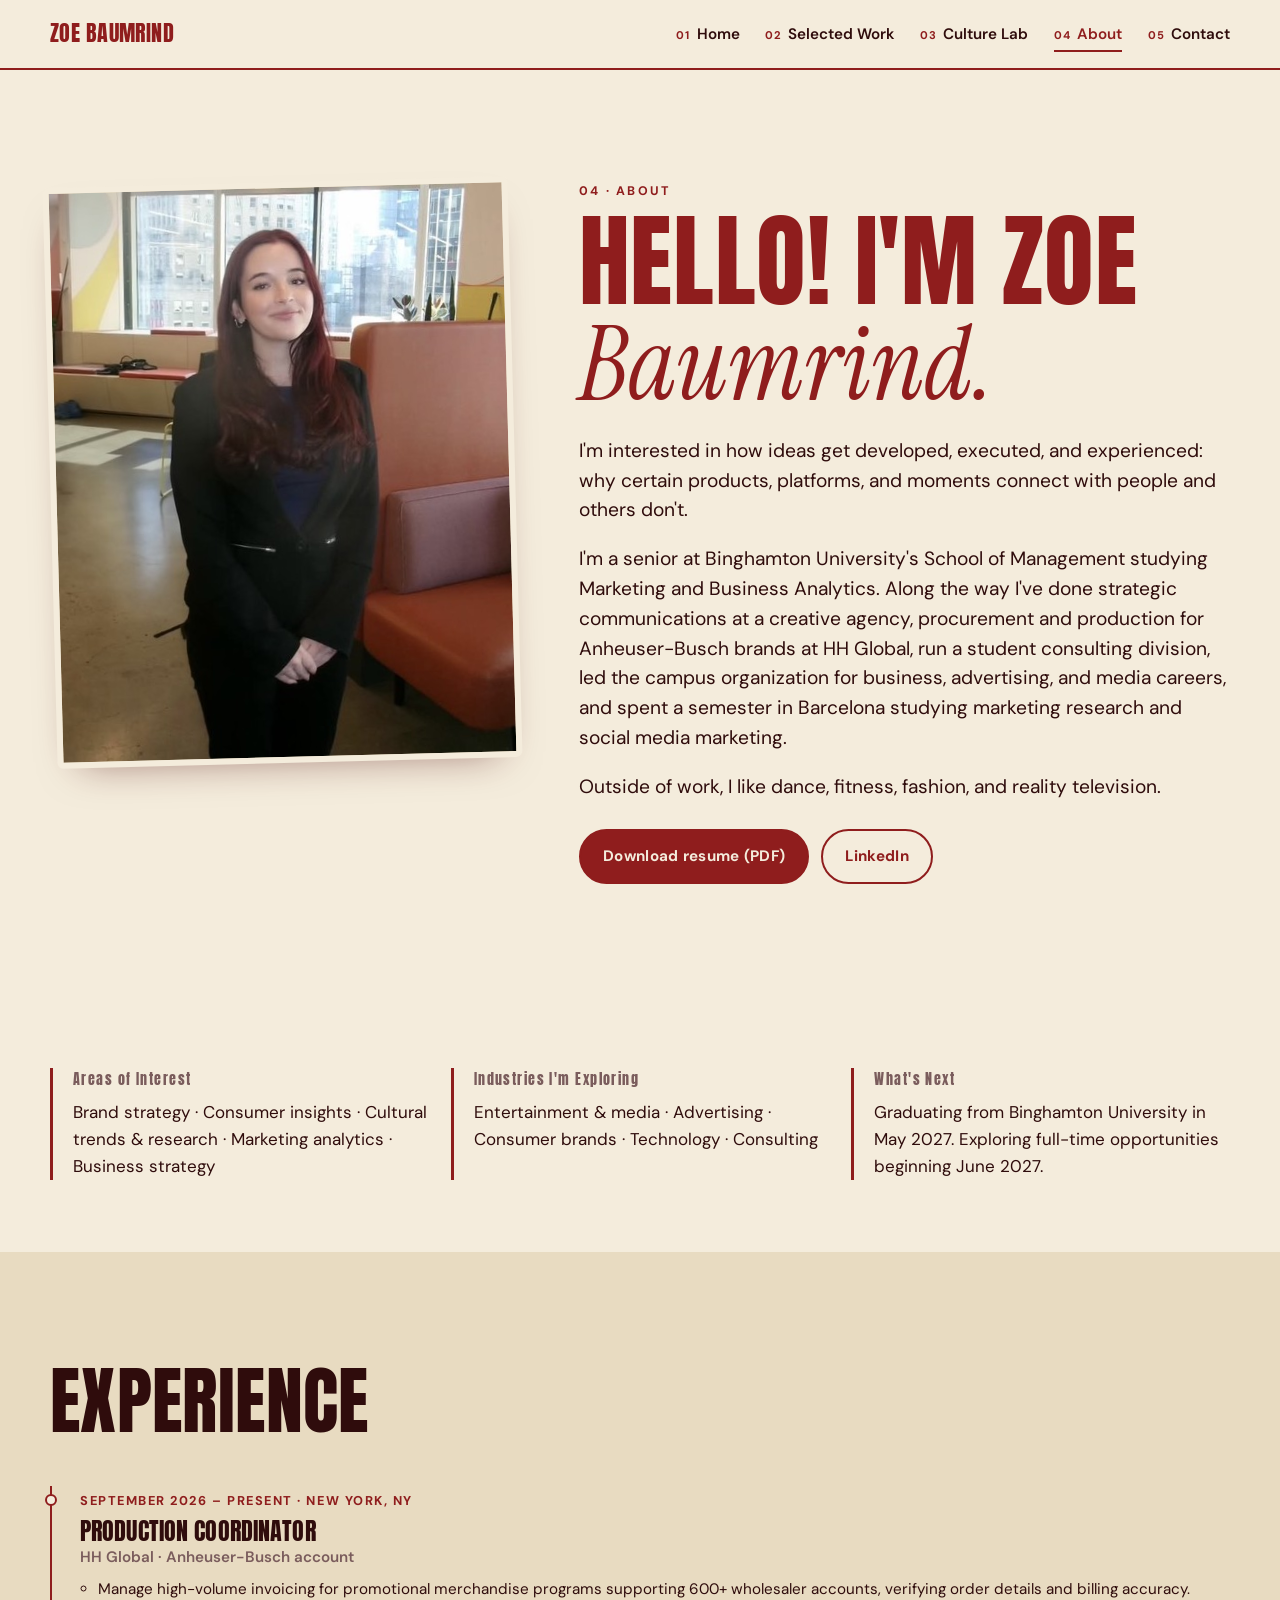
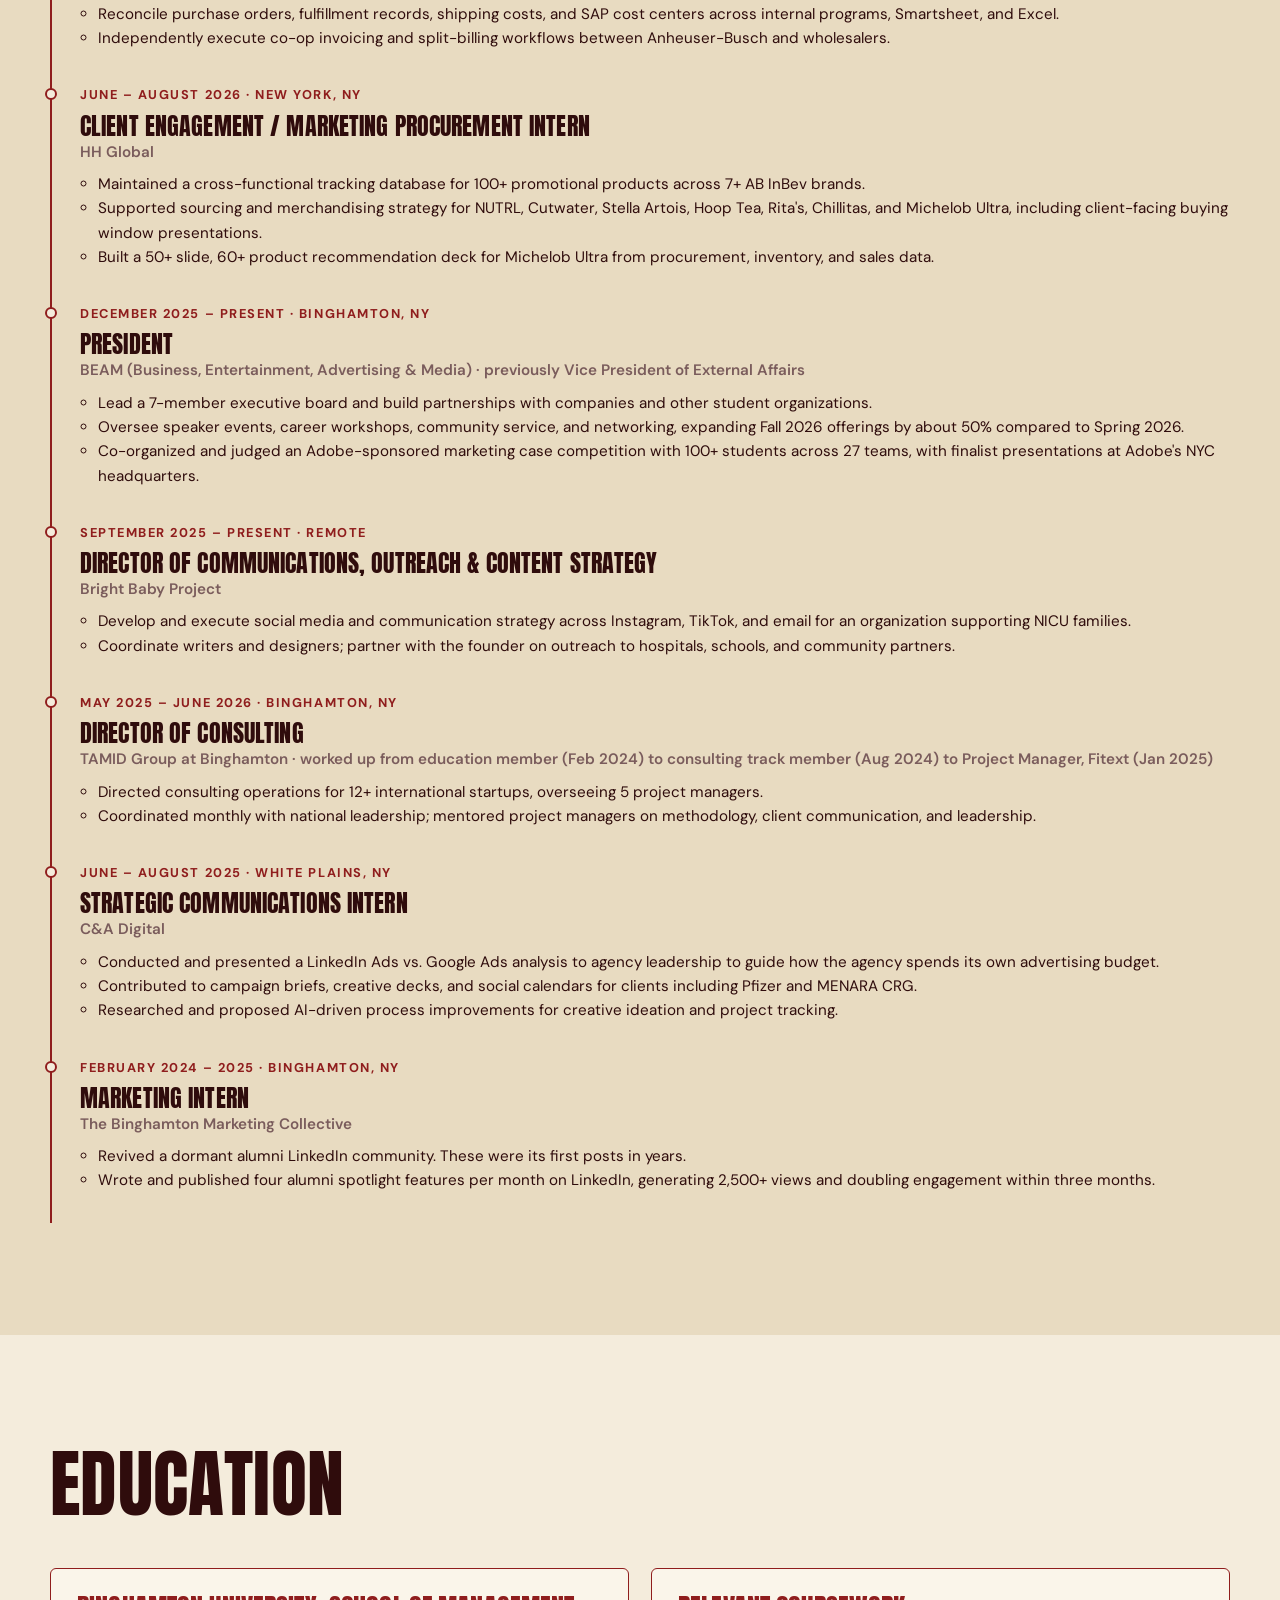
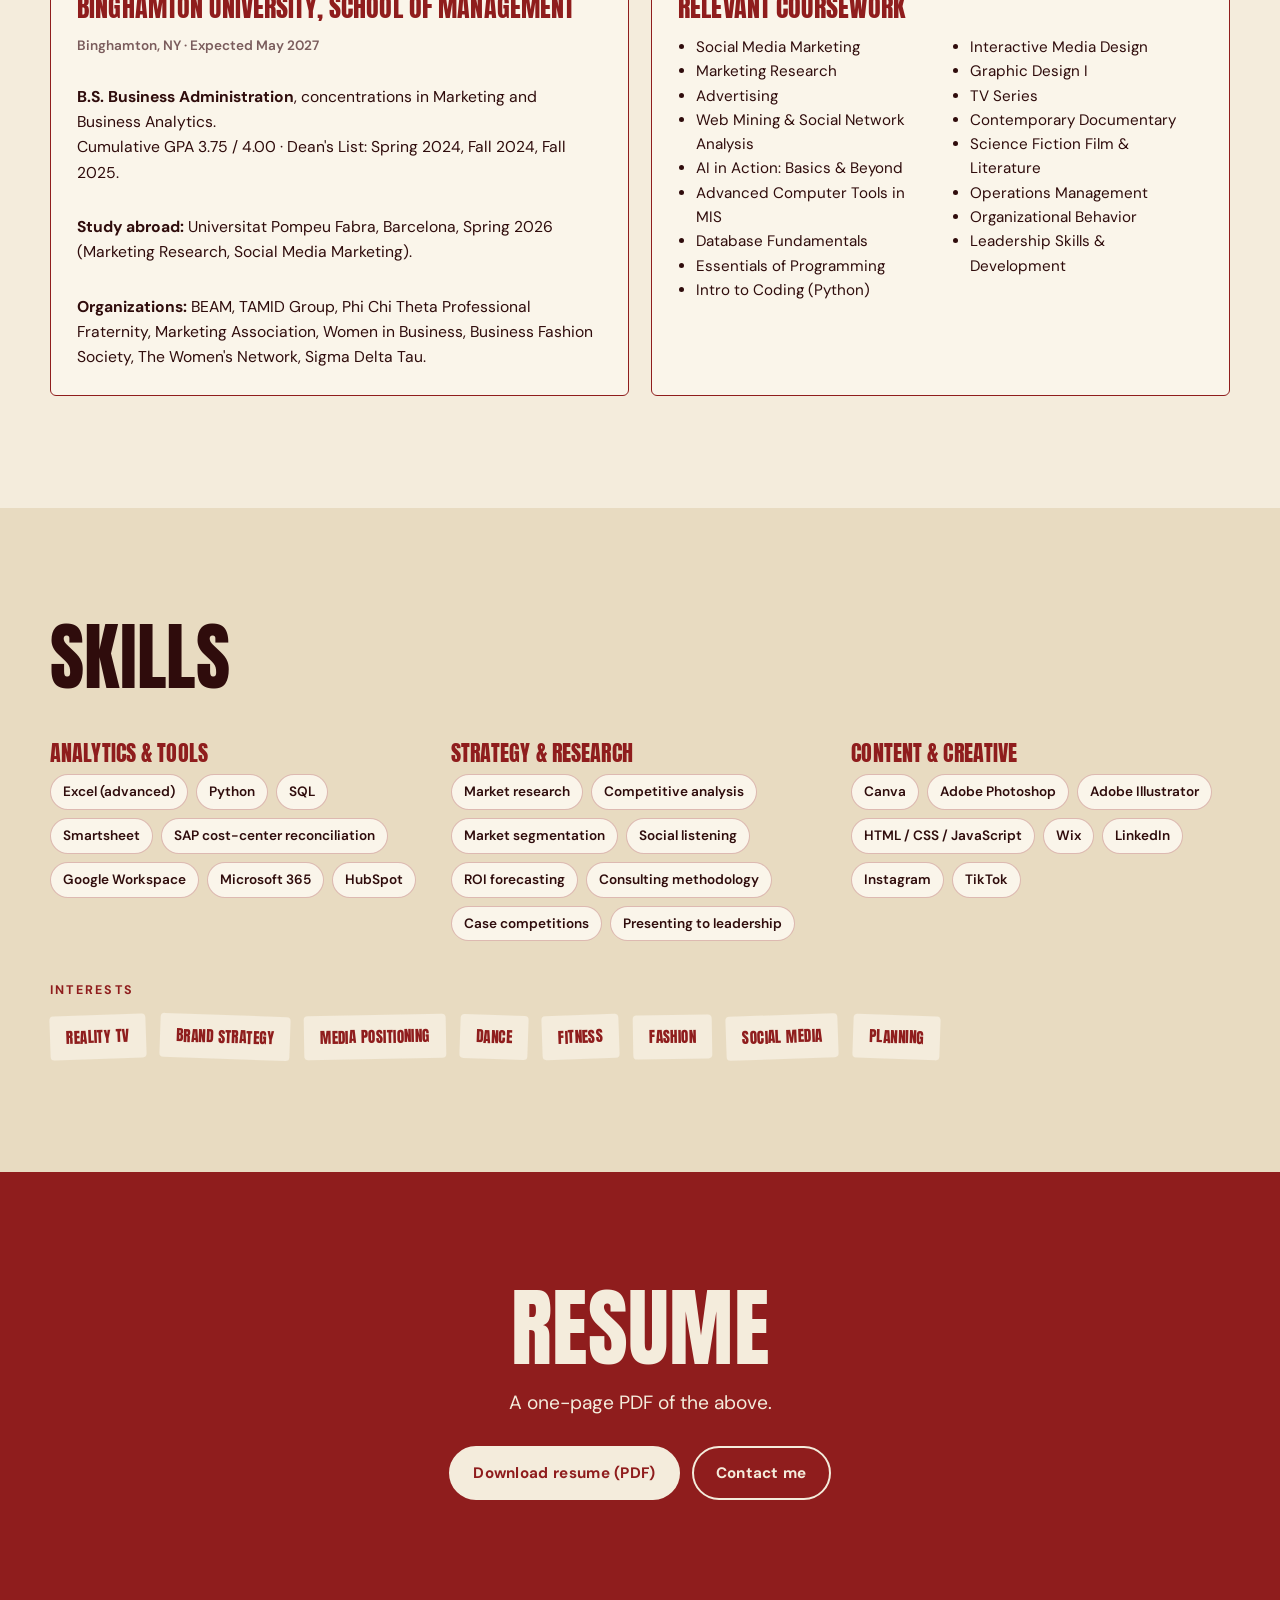
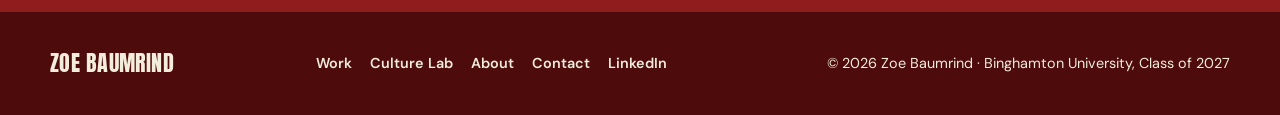
==== about.html @ ed34a270 "Culture Lab: merge the three essays into one consistent Essays section Co-Authored-By: Claude Sonnet" ====
<!DOCTYPE html>
<html lang="en">
<head>
  <meta charset="utf-8">
  <meta name="viewport" content="width=device-width, initial-scale=1">
  <title>About — Zoe Baumrind</title>
  <meta name="description" content="Zoe Baumrind's story, experience, education, skills, and resume. Marketing & Business Analytics senior at Binghamton University, Class of 2027.">
  <link rel="icon" href="data:image/svg+xml,%3Csvg xmlns='http://www.w3.org/2000/svg' viewBox='0 0 64 64'%3E%3Crect width='64' height='64' rx='8' fill='%238f1d1d'/%3E%3Ctext x='32' y='46' font-family='Impact,Arial Narrow,sans-serif' font-size='40' text-anchor='middle' fill='%23f4ecdc'%3EZ%3C/text%3E%3C/svg%3E">
  <link rel="preconnect" href="https://fonts.googleapis.com">
  <link rel="preconnect" href="https://fonts.gstatic.com" crossorigin>
  <link href="https://fonts.googleapis.com/css2?family=Anton&family=DM+Sans:wght@400;500;600;700&family=Instrument+Serif:ital@1&display=swap" rel="stylesheet">
  <link rel="stylesheet" href="assets/css/style.css?v=202611232140">
</head>
<body>

<header class="site-header">
  <div class="wrap">
    <a class="brand" href="index.html">Zoe Baumrind</a>
    <button class="nav-toggle" aria-expanded="false" aria-controls="site-nav">Menu</button>
    <nav class="site-nav" id="site-nav" aria-label="Primary">
      <ul>
        <li><a href="index.html"><span class="num">01</span> Home</a></li>
        <li><a href="work.html"><span class="num">02</span> Selected Work</a></li>
        <li><a href="culture-lab.html"><span class="num">03</span> Culture Lab</a></li>
        <li><a href="about.html"><span class="num">04</span> About</a></li>
        <li><a href="contact.html"><span class="num">05</span> Contact</a></li>
      </ul>
    </nav>
  </div>
</header>

<main>
  <!-- ============================ INTRO ============================ -->
  <section class="section">
    <div class="wrap about-intro">
      <div>
        <div class="hero-photo">
          <img src="assets/img/zoe.jpg" alt="Zoe Baumrind smiling in a black blazer in a bright, modern office" width="500" height="625">
        </div>
      </div>
      <div>
        <p class="eyebrow">04 · About</p>
        <h1 class="display">Hello! I'm Zoe <span class="accent">Baumrind.</span></h1>
        <div class="lede" style="margin-top: 24px;">
          <p>I'm interested in how ideas get developed, executed, and experienced: why certain products, platforms, and moments connect with people and others don't.</p>
          <p>I'm a senior at Binghamton University's School of Management studying Marketing and Business Analytics. Along the way I've done strategic communications at a creative agency, procurement and production for Anheuser-Busch brands at HH Global, run a student consulting division, led the campus organization for business, advertising, and media careers, and spent a semester in Barcelona studying marketing research and social media marketing.</p>
          <p>Outside of work, I like dance, fitness, fashion, and reality television.</p>
        </div>
        <div class="cta-row" style="margin-top: 28px;">
          <a class="btn" href="assets/docs/Zoe_Baumrind_Resume.pdf" download>Download resume (PDF)</a>
          <a class="btn ghost" href="https://www.linkedin.com/in/zoebaumrind/" target="_blank" rel="noopener">LinkedIn</a>
        </div>
      </div>
    </div>
  </section>

  <!-- ============================ INTERESTS & NEXT ============================ -->
  <section class="section tight">
    <div class="wrap">
      <div class="grid cols-3">
        <div class="pillar"><span class="num">Areas of Interest</span><p>Brand strategy · Consumer insights · Cultural trends &amp; research · Marketing analytics · Business strategy</p></div>
        <div class="pillar"><span class="num">Industries I'm Exploring</span><p>Entertainment &amp; media · Advertising · Consumer brands · Technology · Consulting</p></div>
        <div class="pillar"><span class="num">What's Next</span><p>Graduating from Binghamton University in May 2027. Exploring full-time opportunities beginning June 2027.</p></div>
      </div>
    </div>
  </section>

  <!-- ============================ EXPERIENCE ============================ -->
  <section class="section on-cream-dark">
    <div class="wrap">
      <div class="section-head">
        <h2 class="display">Experience</h2>
      </div>
      <ol class="timeline">
        <li>
          <span class="when">September 2026 – present · New York, NY</span>
          <h3 class="display">Production Coordinator</h3>
          <p class="org">HH Global · Anheuser-Busch account</p>
          <ul>
            <li>Manage high-volume invoicing for promotional merchandise programs supporting 600+ wholesaler accounts, verifying order details and billing accuracy.</li>
            <li>Reconcile purchase orders, fulfillment records, shipping costs, and SAP cost centers across internal programs, Smartsheet, and Excel.</li>
            <li>Independently execute co-op invoicing and split-billing workflows between Anheuser-Busch and wholesalers.</li>
          </ul>
        </li>
        <li>
          <span class="when">June – August 2026 · New York, NY</span>
          <h3 class="display">Client Engagement / Marketing Procurement Intern</h3>
          <p class="org">HH Global</p>
          <ul>
            <li>Maintained a cross-functional tracking database for 100+ promotional products across 7+ AB InBev brands.</li>
            <li>Supported sourcing and merchandising strategy for NUTRL, Cutwater, Stella Artois, Hoop Tea, Rita's, Chillitas, and Michelob Ultra, including client-facing buying window presentations.</li>
            <li>Built a 50+ slide, 60+ product recommendation deck for Michelob Ultra from procurement, inventory, and sales data.</li>
          </ul>
        </li>
        <li>
          <span class="when">December 2025 – present · Binghamton, NY</span>
          <h3 class="display">President</h3>
          <p class="org">BEAM (Business, Entertainment, Advertising &amp; Media) · previously Vice President of External Affairs</p>
          <ul>
            <li>Lead a 7-member executive board and build partnerships with companies and other student organizations.</li>
            <li>Oversee speaker events, career workshops, community service, and networking, expanding Fall 2026 offerings by about 50% compared to Spring 2026.</li>
            <li>Co-organized and judged an Adobe-sponsored marketing case competition with 100+ students across 27 teams, with finalist presentations at Adobe's NYC headquarters.</li>
          </ul>
        </li>
        <li>
          <span class="when">September 2025 – present · Remote</span>
          <h3 class="display">Director of Communications, Outreach &amp; Content Strategy</h3>
          <p class="org">Bright Baby Project</p>
          <ul>
            <li>Develop and execute social media and communication strategy across Instagram, TikTok, and email for an organization supporting NICU families.</li>
            <li>Coordinate writers and designers; partner with the founder on outreach to hospitals, schools, and community partners.</li>
          </ul>
        </li>
        <li>
          <span class="when">May 2025 – June 2026 · Binghamton, NY</span>
          <h3 class="display">Director of Consulting</h3>
          <p class="org">TAMID Group at Binghamton · worked up from education member (Feb 2024) to consulting track member (Aug 2024) to Project Manager, Fitext (Jan 2025)</p>
          <ul>
            <li>Directed consulting operations for 12+ international startups, overseeing 5 project managers.</li>
            <li>Coordinated monthly with national leadership; mentored project managers on methodology, client communication, and leadership.</li>
          </ul>
        </li>
        <li>
          <span class="when">June – August 2025 · White Plains, NY</span>
          <h3 class="display">Strategic Communications Intern</h3>
          <p class="org">C&amp;A Digital</p>
          <ul>
            <li>Conducted and presented a LinkedIn Ads vs. Google Ads analysis to agency leadership to guide how the agency spends its own advertising budget.</li>
            <li>Contributed to campaign briefs, creative decks, and social calendars for clients including Pfizer and MENARA CRG.</li>
            <li>Researched and proposed AI-driven process improvements for creative ideation and project tracking.</li>
          </ul>
        </li>
        <li>
          <span class="when">February 2024 – 2025 · Binghamton, NY</span>
          <h3 class="display">Marketing Intern</h3>
          <p class="org">The Binghamton Marketing Collective</p>
          <ul>
            <li>Revived a dormant alumni LinkedIn community. These were its first posts in years.</li>
            <li>Wrote and published four alumni spotlight features per month on LinkedIn, generating 2,500+ views and doubling engagement within three months.</li>
          </ul>
        </li>
      </ol>
    </div>
  </section>

  <!-- ============================ EDUCATION ============================ -->
  <section class="section">
    <div class="wrap">
      <div class="section-head">
        <h2 class="display">Education</h2>
      </div>
      <div class="grid cols-2">
        <div class="card">
          <h3 class="display">Binghamton University, School of Management</h3>
          <p class="meta">Binghamton, NY · Expected May 2027</p>
          <p><strong>B.S. Business Administration</strong>, concentrations in Marketing and Business Analytics.<br>Cumulative GPA 3.75 / 4.00 · Dean's List: Spring 2024, Fall 2024, Fall 2025.</p>
          <p><strong>Study abroad:</strong> Universitat Pompeu Fabra, Barcelona, Spring 2026 (Marketing Research, Social Media Marketing).</p>
          <p><strong>Organizations:</strong> BEAM, TAMID Group, Phi Chi Theta Professional Fraternity, Marketing Association, Women in Business, Business Fashion Society, The Women's Network, Sigma Delta Tau.</p>
        </div>
        <div class="card">
          <h3 class="display">Relevant coursework</h3>
          <ul class="course-list">
            <li>Social Media Marketing</li>
            <li>Marketing Research</li>
            <li>Advertising</li>
            <li>Web Mining &amp; Social Network Analysis</li>
            <li>AI in Action: Basics &amp; Beyond</li>
            <li>Advanced Computer Tools in MIS</li>
            <li>Database Fundamentals</li>
            <li>Essentials of Programming</li>
            <li>Intro to Coding (Python)</li>
            <li>Interactive Media Design</li>
            <li>Graphic Design I</li>
            <li>TV Series</li>
            <li>Contemporary Documentary</li>
            <li>Science Fiction Film &amp; Literature</li>
            <li>Operations Management</li>
            <li>Organizational Behavior</li>
            <li>Leadership Skills &amp; Development</li>
          </ul>
        </div>
      </div>
    </div>
  </section>

  <!-- ============================ SKILLS ============================ -->
  <section class="section on-cream-dark">
    <div class="wrap">
      <div class="section-head">
        <h2 class="display">Skills</h2>
      </div>
      <div class="skill-groups">
        <div>
          <h3 class="display">Analytics &amp; tools</h3>
          <ul><li>Excel (advanced)</li><li>Python</li><li>SQL</li><li>Smartsheet</li><li>SAP cost-center reconciliation</li><li>Google Workspace</li><li>Microsoft 365</li><li>HubSpot</li></ul>
        </div>
        <div>
          <h3 class="display">Strategy &amp; research</h3>
          <ul><li>Market research</li><li>Competitive analysis</li><li>Market segmentation</li><li>Social listening</li><li>ROI forecasting</li><li>Consulting methodology</li><li>Case competitions</li><li>Presenting to leadership</li></ul>
        </div>
        <div>
          <h3 class="display">Content &amp; creative</h3>
          <ul><li>Canva</li><li>Adobe Photoshop</li><li>Adobe Illustrator</li><li>HTML / CSS / JavaScript</li><li>Wix</li><li>LinkedIn</li><li>Instagram</li><li>TikTok</li></ul>
        </div>
      </div>
      <div style="margin-top: 40px;">
        <p class="eyebrow" style="margin-bottom: 14px;">Interests</p>
        <div class="interests">
          <span class="sticker">Reality TV</span><span class="sticker">Brand strategy</span><span class="sticker">Media positioning</span><span class="sticker">Dance</span><span class="sticker">Fitness</span><span class="sticker">Fashion</span><span class="sticker">Social media</span><span class="sticker">Planning</span>
        </div>
      </div>
    </div>
  </section>

  <!-- ============================ RESUME ============================ -->
  <section class="section on-red">
    <div class="wrap" style="text-align:center;">
      <h2 class="display" style="font-size: clamp(2.6rem, 7vw, 5.4rem);">Resume</h2>
      <p class="lede" style="margin: 18px auto 28px;">A one-page PDF of the above.</p>
      <div class="cta-row" style="justify-content:center;">
        <a class="btn" href="assets/docs/Zoe_Baumrind_Resume.pdf" download>Download resume (PDF)</a>
        <a class="btn ghost" href="contact.html">Contact me</a>
      </div>
    </div>
  </section>
</main>

<footer class="site-footer">
  <div class="wrap">
    <a class="brand" href="index.html">Zoe Baumrind</a>
    <nav aria-label="Footer">
      <a href="work.html">Work</a><a href="culture-lab.html">Culture Lab</a><a href="about.html">About</a><a href="contact.html">Contact</a><a href="https://www.linkedin.com/in/zoebaumrind/" target="_blank" rel="noopener">LinkedIn</a>
    </nav>
    <p>© <span data-year>2026</span> Zoe Baumrind · Binghamton University, Class of 2027</p>
  </div>
</footer>

<script src="assets/js/main.js?v=202611030520"></script>
</body>
</html>
---- assets/css/style.css ----
/* ==========================================================================
   Zoe Baumrind — Portfolio stylesheet
   Palette carried over from the 2025 Canva creative portfolio:
   oxblood red, warm cream, maroon type. Condensed uppercase display type,
   stitched borders and rotated "sticker" tags keep the collage feeling.
   ========================================================================== */

:root {
  --red: #8f1d1d;
  --red-dark: #6b1010;
  --red-ink: #4d0b0b;
  --cream: #f4ecdc;
  --cream-dark: #e8dbc1;
  --cream-light: #faf5ea;
  --ink: #2f0c0c;
  --muted: #7a5c5c;
  --blush: #e7b9b0;
  --line: rgba(143, 29, 29, 0.28);

  --font-display: "Anton", "Impact", "Arial Narrow", sans-serif;
  --font-body: "DM Sans", system-ui, -apple-system, "Segoe UI", sans-serif;
  --font-accent: "Instrument Serif", Georgia, serif;

  --max: 1180px;
  --gutter: clamp(16px, 4vw, 48px);
  --radius: 6px;
  --shadow: 0 18px 40px -24px rgba(77, 11, 11, 0.55);
}

*, *::before, *::after { box-sizing: border-box; }

html { scroll-behavior: smooth; -webkit-text-size-adjust: 100%; }

body {
  margin: 0;
  font-family: var(--font-body);
  font-size: 17px;
  line-height: 1.6;
  color: var(--ink);
  background: var(--cream);
  overflow-x: hidden;
}

img, svg { max-width: 100%; display: block; }

a { color: var(--red); text-decoration-thickness: 1.5px; text-underline-offset: 3px; }
a:hover { color: var(--red-dark); }

h1, h2, h3, h4 { margin: 0; line-height: 1; }

.display {
  font-family: var(--font-display);
  text-transform: uppercase;
  letter-spacing: 0.005em;
  font-weight: 400;
}

.accent {
  font-family: var(--font-accent);
  font-style: italic;
  font-weight: 400;
  text-transform: none;
  letter-spacing: 0;
}

.eyebrow {
  font-family: var(--font-body);
  font-size: 0.78rem;
  font-weight: 700;
  letter-spacing: 0.18em;
  text-transform: uppercase;
  color: var(--red);
}

.on-red .eyebrow { color: var(--blush); }

p { margin: 0 0 1em; }
p:last-child { margin-bottom: 0; }

.lede { font-size: 1.2rem; line-height: 1.55; max-width: 62ch; }

.wrap { width: min(var(--max), 100% - 2 * var(--gutter)); margin-inline: auto; }

.visually-hidden {
  position: absolute !important; width: 1px; height: 1px; overflow: hidden;
  clip: rect(0 0 0 0); white-space: nowrap; border: 0; padding: 0; margin: -1px;
}

/* --------------------------------------------------------------------------
   Stitched border (the running stitch from the Canva deck)
   -------------------------------------------------------------------------- */
.stitch {
  height: 10px;
  background-image: repeating-linear-gradient(90deg, currentColor 0 12px, transparent 12px 20px);
  background-size: 20px 2px;
  background-repeat: repeat-x;
  background-position: 0 4px;
  color: var(--red);
  opacity: 0.85;
}
.stitch.on-red { color: var(--cream); }

/* --------------------------------------------------------------------------
   Header / navigation
   -------------------------------------------------------------------------- */
.site-header {
  position: sticky; top: 0; z-index: 50;
  background: var(--cream);
  border-bottom: 2px solid var(--red);
}
.site-header .wrap {
  display: flex; align-items: center; justify-content: space-between;
  gap: 24px; min-height: 68px;
}
.brand {
  font-family: var(--font-display);
  font-size: 1.35rem;
  text-transform: uppercase;
  letter-spacing: 0.02em;
  color: var(--red);
  text-decoration: none;
  line-height: 1;
}
.brand small {
  display: block; font-family: var(--font-body); font-size: 0.62rem;
  letter-spacing: 0.2em; font-weight: 700; color: var(--muted); margin-top: 4px;
}

.nav-toggle {
  display: none;
  background: none; border: 2px solid var(--red); border-radius: var(--radius);
  color: var(--red); font: inherit; font-weight: 700; padding: 6px 12px; cursor: pointer;
}

.site-nav ul { list-style: none; margin: 0; padding: 0; display: flex; gap: clamp(12px, 2vw, 30px); }
.site-nav a {
  display: inline-flex; align-items: baseline; gap: 6px;
  text-decoration: none; color: var(--ink);
  font-weight: 600; font-size: 0.95rem; padding: 8px 0; position: relative;
}
.site-nav a .num { font-size: 0.7rem; font-weight: 700; letter-spacing: 0.1em; color: var(--red); }
.site-nav a::after {
  content: ""; position: absolute; left: 0; right: 0; bottom: 2px; height: 2px;
  background: var(--red); transform: scaleX(0); transform-origin: left; transition: transform 0.2s ease;
}
.site-nav a:hover::after, .site-nav a[aria-current="page"]::after { transform: scaleX(1); }
.site-nav a[aria-current="page"] { color: var(--red); }

@media (max-width: 820px) {
  .nav-toggle { display: inline-block; }
  .site-nav { display: none; width: 100%; }
  .site-nav.open { display: block; }
  .site-header .wrap { flex-wrap: wrap; padding-block: 12px; }
  .site-nav ul { flex-direction: column; gap: 4px; padding-bottom: 12px; border-top: 1px solid var(--line); padding-top: 10px; }
  .site-nav a { padding: 10px 0; font-size: 1.05rem; }
}

/* --------------------------------------------------------------------------
   Sections
   -------------------------------------------------------------------------- */
.section { padding-block: clamp(56px, 9vw, 112px); }
.section.tight { padding-block: clamp(36px, 6vw, 72px); }
.on-red { background: var(--red); color: var(--cream); }
.on-red a { color: var(--cream); }
.on-red a:hover { color: #fff; }
.on-cream-dark { background: var(--cream-dark); }

.section-head {
  display: grid; grid-template-columns: 1fr auto; align-items: end; gap: 20px 40px;
  margin-bottom: clamp(28px, 4vw, 48px);
}
.section-head h2 { font-size: clamp(2.4rem, 6vw, 4.6rem); }
.section-head .side { max-width: 34ch; color: var(--muted); font-size: 1rem; }
.on-red .section-head .side { color: var(--blush); }
@media (max-width: 720px) { .section-head { grid-template-columns: 1fr; } }

/* --------------------------------------------------------------------------
   Hero
   -------------------------------------------------------------------------- */
.hero {
  position: relative; overflow: hidden;
  padding-block: clamp(64px, 11vw, 140px);
}
.hero .wrap { display: grid; grid-template-columns: minmax(0, 1.5fr) minmax(0, 1fr); gap: clamp(28px, 5vw, 64px); align-items: center; }
.hero h1 {
  font-size: clamp(3.2rem, 9.5vw, 8.2rem);
  line-height: 0.92;
  color: var(--cream);
}
.hero h1 .accent { color: var(--blush); font-size: 0.92em; }
.hero .lede { margin-top: 28px; color: var(--cream); opacity: 0.94; }
.hero .cta-row { margin-top: 32px; }

.hero-card {
  background: var(--cream);
  color: var(--ink);
  border-radius: var(--radius);
  padding: 28px;
  box-shadow: var(--shadow);
  transform: rotate(1.5deg);
  position: relative;
}
.hero-card::before {
  content: ""; position: absolute; inset: 10px; border: 1.5px dashed var(--red); border-radius: 4px; opacity: 0.5; pointer-events: none;
}
.hero-card dl { margin: 0; display: grid; gap: 14px; }
.hero-card dt { font-size: 0.72rem; font-weight: 700; letter-spacing: 0.16em; text-transform: uppercase; color: var(--red); }
.hero-card dd { margin: 2px 0 0; font-weight: 500; }

.hero-photo {
  aspect-ratio: 4 / 5; border-radius: var(--radius); overflow: hidden;
  background: var(--cream-dark); box-shadow: var(--shadow); transform: rotate(-1.5deg);
  display: grid; place-items: center; text-align: center; color: var(--red);
  border: 6px solid var(--cream);
}
.hero-photo img { width: 100%; height: 100%; object-fit: cover; }
.hero-photo .placeholder { padding: 24px; font-size: 0.9rem; font-weight: 600; }
.hero-photo .placeholder .display { font-size: 4rem; line-height: 1; display: block; margin-bottom: 8px; }

@media (max-width: 860px) {
  .hero .wrap { grid-template-columns: 1fr; }
  .hero-card, .hero-photo { transform: none; }
}

/* --------------------------------------------------------------------------
   Buttons, tags, stickers
   -------------------------------------------------------------------------- */
.cta-row { display: flex; flex-wrap: wrap; gap: 12px; }
.btn {
  display: inline-flex; align-items: center; gap: 10px;
  padding: 13px 22px; border-radius: 999px;
  font-weight: 700; font-size: 0.95rem; letter-spacing: 0.02em;
  text-decoration: none; border: 2px solid var(--red);
  background: var(--red); color: var(--cream);
  transition: transform 0.15s ease, background 0.15s ease, color 0.15s ease;
  cursor: pointer; font-family: inherit;
}
.btn:hover { transform: translateY(-2px); background: var(--red-dark); color: #fff; }
.btn.ghost { background: transparent; color: var(--red); }
.btn.ghost:hover { background: var(--red); color: var(--cream); }
.on-red .btn { background: var(--cream); color: var(--red); border-color: var(--cream); }
.on-red .btn:hover { background: #fff; color: var(--red-dark); }
.on-red .btn.ghost { background: transparent; color: var(--cream); }
.on-red .btn.ghost:hover { background: var(--cream); color: var(--red); }

.tag {
  display: inline-block; padding: 4px 10px; border-radius: 999px;
  font-size: 0.72rem; font-weight: 700; letter-spacing: 0.1em; text-transform: uppercase;
  border: 1.5px solid var(--red); color: var(--red); background: transparent;
}
.tag.solid { background: var(--red); color: var(--cream); }
.on-red .tag { border-color: var(--cream); color: var(--cream); }
.on-red .tag.solid { background: var(--cream); color: var(--red); }
.tags { display: flex; flex-wrap: wrap; gap: 8px; }

.sticker {
  display: inline-block; padding: 10px 16px;
  background: var(--cream); color: var(--red);
  font-family: var(--font-display); text-transform: uppercase; font-size: 1.05rem; letter-spacing: 0.03em;
  border-radius: 4px; box-shadow: var(--shadow);
  transform: rotate(-3deg);
}
.sticker.red { background: var(--red); color: var(--cream); }

/* --------------------------------------------------------------------------
   Marquee ticker
   -------------------------------------------------------------------------- */
.ticker {
  overflow: hidden; white-space: nowrap;
  background: var(--red-dark); color: var(--cream);
  border-block: 2px solid var(--cream);
  padding-block: 12px;
}
.ticker .track { display: inline-flex; gap: 0; animation: ticker 40s linear infinite; }
.ticker span {
  font-family: var(--font-display); text-transform: uppercase; font-size: 1.15rem; letter-spacing: 0.06em;
  padding-inline: 22px;
}
.ticker span::after { content: "✦"; margin-left: 44px; color: var(--blush); }
@keyframes ticker { from { transform: translateX(0); } to { transform: translateX(-50%); } }
@media (prefers-reduced-motion: reduce) { .ticker .track { animation: none; } }

/* --------------------------------------------------------------------------
   Cards & grids
   -------------------------------------------------------------------------- */
.grid { display: grid; gap: 22px; }
.grid.cols-3 { grid-template-columns: repeat(3, minmax(0, 1fr)); }
.grid.cols-2 { grid-template-columns: repeat(2, minmax(0, 1fr)); }
@media (max-width: 900px) { .grid.cols-3 { grid-template-columns: repeat(2, minmax(0, 1fr)); } }
@media (max-width: 600px) { .grid.cols-3, .grid.cols-2 { grid-template-columns: 1fr; } }

.card {
  background: var(--cream-light);
  border: 1.5px solid var(--red);
  border-radius: var(--radius);
  padding: 26px;
  display: flex; flex-direction: column; gap: 14px;
  position: relative;
  transition: transform 0.18s ease, box-shadow 0.18s ease;
}
.card:hover { transform: translateY(-4px); box-shadow: var(--shadow); }
.card h3 { font-size: 1.6rem; color: var(--red); }
.card .meta { font-size: 0.85rem; color: var(--muted); font-weight: 600; }
.card p { font-size: 0.98rem; }
.card .more { margin-top: auto; font-weight: 700; text-decoration: none; }
.card .more::after { content: " →"; }
.card .index {
  position: absolute; top: -12px; right: 18px;
  font-family: var(--font-display); font-size: 1rem; color: var(--cream);
  background: var(--red); padding: 2px 10px; border-radius: 3px;
}
.on-red .card { background: transparent; border-color: var(--cream); color: var(--cream); }
.on-red .card h3 { color: var(--cream); }
.on-red .card .meta { color: var(--blush); }
.on-red .card .index { background: var(--cream); color: var(--red); }

/* Pillars: three-up "what I bring" */
.pillar { padding: 0 0 0 20px; border-left: 3px solid var(--red); }
.pillar h3 { font-size: 1.9rem; margin-bottom: 10px; color: var(--red); }
.pillar p { color: var(--ink); }
.pillar .num { display: block; font-family: var(--font-display); font-size: 0.9rem; color: var(--muted); margin-bottom: 8px; letter-spacing: 0.1em; }

/* Stats strip */
.stats { display: grid; grid-template-columns: repeat(4, 1fr); gap: 18px; }
.stat { border-top: 2px solid currentColor; padding-top: 14px; }
.stat .n { font-family: var(--font-display); font-size: clamp(2.2rem, 5vw, 3.6rem); line-height: 1; }
.stat .l { font-size: 0.85rem; font-weight: 600; letter-spacing: 0.04em; opacity: 0.9; margin-top: 6px; }
@media (max-width: 720px) { .stats { grid-template-columns: repeat(2, 1fr); } }

/* Logo row */
.logo-row { display: flex; flex-wrap: wrap; gap: 14px 36px; align-items: center; justify-content: center; }
.logo-row span { font-family: var(--font-display); font-size: 1.3rem; text-transform: uppercase; letter-spacing: 0.04em; color: var(--red); opacity: 0.85; }

/* --------------------------------------------------------------------------
   Work page
   -------------------------------------------------------------------------- */
.filters { display: flex; flex-wrap: wrap; gap: 10px; margin-bottom: 30px; }
.filter-btn {
  border: 1.5px solid var(--red); background: transparent; color: var(--red);
  font: inherit; font-weight: 700; font-size: 0.85rem; letter-spacing: 0.06em; text-transform: uppercase;
  padding: 8px 16px; border-radius: 999px; cursor: pointer;
}
.filter-btn[aria-pressed="true"], .filter-btn:hover { background: var(--red); color: var(--cream); }

.case { display: grid; grid-template-columns: minmax(0, 1.05fr) minmax(0, 1.4fr); gap: clamp(20px, 4vw, 48px); padding-block: 40px; border-top: 1.5px solid var(--red); }
.case:last-of-type { border-bottom: 1.5px solid var(--red); }
.case.hidden { display: none; }
.case h3 { font-size: clamp(1.8rem, 3.4vw, 2.6rem); color: var(--red); margin: 8px 0 12px; }
.case .org { font-weight: 700; }
.case .when { color: var(--muted); font-size: 0.9rem; font-weight: 600; }
.case .body { display: grid; gap: 16px; }
.case .block h4 { font-size: 0.75rem; letter-spacing: 0.16em; text-transform: uppercase; color: var(--red); margin-bottom: 6px; font-family: var(--font-body); font-weight: 700; }
.case .block p, .case .block li { font-size: 0.98rem; }
.case ul { margin: 0; padding-left: 18px; }
.case .deliverable { background: var(--cream-light); border: 1.5px dashed var(--red); border-radius: var(--radius); padding: 14px 16px; font-size: 0.92rem; }
@media (max-width: 760px) { .case { grid-template-columns: 1fr; } }

.note {
  border-left: 4px solid var(--red); background: var(--cream-light);
  padding: 16px 20px; border-radius: 0 var(--radius) var(--radius) 0; font-size: 0.95rem;
}

/* --------------------------------------------------------------------------
   Culture Lab
   -------------------------------------------------------------------------- */
.lab-hero { padding-block: clamp(56px, 9vw, 120px); position: relative; overflow: hidden; }
.lab-hero h1 { font-size: clamp(3.4rem, 12vw, 10rem); line-height: 0.9; color: var(--red); }
.lab-hero .lede { margin-top: 22px; }
.lab-hero .sticker { position: absolute; right: 6%; top: 18%; }
@media (max-width: 860px) { .lab-hero .sticker { position: static; display: inline-block; margin-top: 20px; } }

.method { display: grid; grid-template-columns: repeat(3, 1fr); gap: 22px; }
.method .step { background: var(--cream); color: var(--ink); border-radius: var(--radius); padding: 24px; }
.method .step .num { font-family: var(--font-display); font-size: 2.4rem; color: var(--red); line-height: 1; }
.method .step h3 { font-size: 1.5rem; color: var(--red); margin: 8px 0 8px; }
.method .step p { font-size: 0.95rem; }
@media (max-width: 760px) { .method { grid-template-columns: 1fr; } }

.chips { display: flex; flex-wrap: wrap; gap: 8px; }
.chips span { background: var(--cream-light); color: var(--ink); border: 1px solid var(--line); border-radius: 999px; padding: 6px 12px; font-size: 0.85rem; font-weight: 600; }

.brief {
  border: 1.5px solid var(--red); border-radius: var(--radius); background: var(--cream-light);
  margin-bottom: 18px; overflow: hidden;
}
.brief summary {
  list-style: none; cursor: pointer; padding: 22px 26px;
  display: grid; grid-template-columns: auto 1fr auto; gap: 18px; align-items: center;
}
.brief summary::-webkit-details-marker { display: none; }
.brief summary .no { font-family: var(--font-display); font-size: 1.6rem; color: var(--red); }
.brief summary h3 { font-size: clamp(1.4rem, 2.6vw, 2rem); color: var(--red); }
.brief summary .sub { font-size: 0.92rem; color: var(--muted); margin-top: 4px; }
.brief summary .toggle { font-weight: 700; color: var(--red); white-space: nowrap; font-size: 0.85rem; letter-spacing: 0.08em; text-transform: uppercase; }
.brief[open] summary .toggle::after { content: " −"; }
.brief:not([open]) summary .toggle::after { content: " +"; }
.brief .content { padding: 0 26px 26px; display: grid; grid-template-columns: repeat(2, minmax(0, 1fr)); gap: 20px 32px; border-top: 1px dashed var(--line); padding-top: 22px; }
.brief .content .full { grid-column: 1 / -1; }
.brief h4 { font-family: var(--font-body); font-size: 0.75rem; letter-spacing: 0.16em; text-transform: uppercase; color: var(--red); margin-bottom: 6px; font-weight: 700; }
.brief p, .brief li { font-size: 0.97rem; }
.brief ul { margin: 0; padding-left: 18px; }
@media (max-width: 720px) {
  .brief summary { grid-template-columns: 1fr; gap: 8px; }
  .brief .content { grid-template-columns: 1fr; }
}

.radar { width: 100%; border-collapse: collapse; font-size: 0.93rem; }
.radar th, .radar td { text-align: left; padding: 12px 10px; border-bottom: 1px solid var(--line); vertical-align: top; }
.radar th { font-size: 0.72rem; letter-spacing: 0.14em; text-transform: uppercase; color: var(--red); }
.radar .stage { font-weight: 700; white-space: nowrap; }
.radar-wrap { overflow-x: auto; }

/* --------------------------------------------------------------------------
   About
   -------------------------------------------------------------------------- */
.about-intro { display: grid; grid-template-columns: minmax(0, 1fr) minmax(0, 1.4fr); gap: clamp(28px, 5vw, 64px); align-items: start; }
.about-intro h1 { font-size: clamp(3rem, 8vw, 6.4rem); line-height: 0.92; color: var(--red); }
@media (max-width: 820px) { .about-intro { grid-template-columns: 1fr; } }

.timeline { list-style: none; margin: 0; padding: 0; border-left: 2px solid var(--red); }
.timeline > li { position: relative; padding: 0 0 30px 28px; }
.timeline > li::before { content: ""; position: absolute; left: -7px; top: 8px; width: 12px; height: 12px; border-radius: 50%; background: var(--cream); border: 2px solid var(--red); }
.timeline .when { font-size: 0.8rem; font-weight: 700; letter-spacing: 0.12em; text-transform: uppercase; color: var(--red); }
.timeline h3 { font-size: 1.5rem; margin: 6px 0 2px; color: var(--ink); }
.timeline .org { font-weight: 600; color: var(--muted); margin-bottom: 8px; }
.timeline p, .timeline li li { font-size: 0.95rem; }
.timeline ul { margin: 6px 0 0; padding-left: 18px; }

.skill-groups { display: grid; grid-template-columns: repeat(3, 1fr); gap: 22px; }
.skill-groups h3 { font-size: 1.4rem; color: var(--red); margin-bottom: 10px; }
.skill-groups ul { margin: 0; padding: 0; list-style: none; display: flex; flex-wrap: wrap; gap: 8px; }
.skill-groups li { background: var(--cream-light); border: 1px solid var(--line); border-radius: 999px; padding: 6px 12px; font-size: 0.85rem; font-weight: 600; }
@media (max-width: 760px) { .skill-groups { grid-template-columns: 1fr; } }

.course-list { columns: 2; column-gap: 40px; margin: 0; padding-left: 18px; font-size: 0.95rem; }
@media (max-width: 600px) { .course-list { columns: 1; } }

.interests { display: flex; flex-wrap: wrap; gap: 14px; }
.interests .sticker { font-size: 0.95rem; transform: rotate(var(--r, -2deg)); }
.interests .sticker:nth-child(2n) { --r: 2deg; }
.interests .sticker:nth-child(3n) { --r: -1deg; }

/* --------------------------------------------------------------------------
   Contact
   -------------------------------------------------------------------------- */
.contact-hero h1 { font-size: clamp(3.2rem, 10vw, 8rem); line-height: 0.9; }
.contact-hero h1 .accent { display: block; font-size: 0.8em; color: var(--blush); }
.contact-list { list-style: none; margin: 36px 0 0; padding: 0; display: grid; gap: 14px; }
.contact-list a {
  display: flex; justify-content: space-between; align-items: center; gap: 20px;
  padding: 20px 24px; border: 2px solid var(--cream); border-radius: var(--radius);
  text-decoration: none; font-weight: 700; font-size: 1.1rem; color: var(--cream);
  transition: background 0.15s ease, color 0.15s ease;
}
.contact-list a span.l { font-size: 0.75rem; letter-spacing: 0.16em; text-transform: uppercase; opacity: 0.85; display: block; font-weight: 700; }
.contact-list a:hover { background: var(--cream); color: var(--red); }
.contact-list a::after { content: "→"; font-size: 1.4rem; }

/* --------------------------------------------------------------------------
   Footer
   -------------------------------------------------------------------------- */
.site-footer { background: var(--red-ink); color: var(--cream); padding-block: 40px; }
.site-footer .wrap { display: flex; flex-wrap: wrap; justify-content: space-between; gap: 16px 32px; align-items: center; font-size: 0.9rem; }
.site-footer a { color: var(--cream); }
.site-footer .brand { color: var(--cream); }
.site-footer nav a { margin-right: 18px; text-decoration: none; font-weight: 600; }
.site-footer nav a:hover { text-decoration: underline; }

/* Extracurriculars row: org name with a role beneath */
.logo-row span { text-align: center; }
.logo-row span small {
  display: block; font-family: var(--font-body); font-size: 0.7rem; font-weight: 700;
  letter-spacing: 0.12em; text-transform: uppercase; color: var(--muted); margin-top: 4px;
}

/* Progression ladder (used in the TAMID case) */
.ladder { list-style: none; margin: 22px 0 0; padding: 0; border-left: 2px solid var(--red); }
.ladder li { position: relative; padding: 0 0 18px 26px; display: grid; gap: 2px; }
.ladder li:last-child { padding-bottom: 0; }
.ladder li::before { content: ""; position: absolute; left: -7px; top: 6px; width: 12px; height: 12px; border-radius: 50%; background: var(--red); border: 2px solid var(--cream); }
.ladder .step { font-family: var(--font-display); font-size: 0.8rem; letter-spacing: 0.12em; color: var(--muted); }
.ladder strong { font-size: 1.02rem; color: var(--red); }
.ladder .dates { font-size: 0.78rem; font-weight: 700; letter-spacing: 0.08em; text-transform: uppercase; color: var(--muted); }
.ladder .desc { font-size: 0.9rem; color: var(--ink); }

/* Culture Lab: fan of fandom + on rotation */
.fandom { display: grid; grid-template-columns: minmax(0, 1fr) minmax(0, 1.6fr); gap: clamp(28px, 5vw, 72px); align-items: start; }
.fandom h2 { font-size: clamp(2.8rem, 7vw, 5.6rem); line-height: 0.95; }
.fandom h2 .accent { color: var(--blush); }
.fandom-text p { font-size: 1.08rem; line-height: 1.65; }
@media (max-width: 820px) { .fandom { grid-template-columns: 1fr; } }

.rotation { display: grid; grid-template-columns: repeat(4, minmax(0, 1fr)); gap: 22px; }
.rotation-col { border-top: 3px solid var(--red); padding-top: 16px; }
.rotation-col h3 { font-size: 1.7rem; color: var(--red); margin-bottom: 14px; }
.rotation-col ul { list-style: none; margin: 0; padding: 0; display: grid; gap: 14px; }
.rotation-col li { display: grid; gap: 4px; padding-bottom: 14px; border-bottom: 1px dashed var(--line); }
.rotation-col li:last-child { border-bottom: 0; }
.rotation-col li .tag { justify-self: start; font-size: 0.62rem; padding: 2px 8px; }
.rotation-col strong { font-size: 1.02rem; color: var(--ink); }
.rotation-col .why { font-size: 0.9rem; color: var(--muted); }
@media (max-width: 1000px) { .rotation { grid-template-columns: repeat(2, minmax(0, 1fr)); } }
@media (max-width: 560px) { .rotation { grid-template-columns: 1fr; } }

/* On rotation: three columns now that there are six groups; deep-dive callout */
.rotation { grid-template-columns: repeat(3, minmax(0, 1fr)); gap: 28px 22px; }
@media (max-width: 1000px) { .rotation { grid-template-columns: repeat(2, minmax(0, 1fr)); } }
@media (max-width: 560px) { .rotation { grid-template-columns: 1fr; } }
.rotation-col li { padding-bottom: 8px; gap: 2px; }
.rotation-col ul { gap: 8px; }
.deep-dive {
  margin-top: 40px; padding: 28px; border: 1.5px solid var(--red); border-radius: var(--radius);
  background: var(--cream-light); display: grid; gap: 12px; max-width: 72ch;
}
.deep-dive .sticker { justify-self: start; font-size: 0.9rem; }
.deep-dive h3 { font-size: clamp(2rem, 4vw, 3rem); color: var(--red); }
.deep-dive p { font-size: 1rem; }

/* Field notes essay */
.essay { max-width: 70ch; }
.essay h2 { font-size: clamp(2.6rem, 6.5vw, 5rem); line-height: 0.95; color: var(--red); margin: 10px 0 14px; }
.essay h2 .accent { color: var(--red-dark); }
.essay-sub { font-family: var(--font-accent); font-style: italic; font-size: 1.35rem; color: var(--muted); margin-bottom: 28px; }
.essay p { font-size: 1.08rem; line-height: 1.7; }
.pull {
  margin: 30px 0; padding: 6px 0 6px 24px; border-left: 4px solid var(--red);
  font-family: var(--font-accent); font-style: italic; font-size: 1.5rem; line-height: 1.35; color: var(--red);
}

/* Information diet */
.diet-intro { max-width: 70ch; margin-bottom: 8px; }
.diet-intro p { font-size: 1.08rem; }
.diet-grid { display: grid; grid-template-columns: repeat(3, minmax(0, 1fr)); gap: 22px; margin: 36px 0; }
.diet-col { border-top: 3px solid var(--red); padding-top: 14px; }
.diet-col h3 { font-size: 1.5rem; color: var(--red); margin-bottom: 8px; }
.diet-col p { font-size: 1rem; font-weight: 500; line-height: 1.6; }
@media (max-width: 760px) { .diet-grid { grid-template-columns: 1fr; } }

.full-list { border: 1.5px solid var(--red); border-radius: var(--radius); background: var(--cream-light); margin-bottom: 40px; }
.full-list summary {
  list-style: none; cursor: pointer; padding: 16px 22px; display: flex; justify-content: space-between; align-items: center;
  font-family: var(--font-display); text-transform: uppercase; font-size: 1.2rem; color: var(--red);
}
.full-list summary::-webkit-details-marker { display: none; }
.full-list summary .toggle { font-family: var(--font-body); font-size: 0.8rem; font-weight: 700; letter-spacing: 0.1em; }
.full-list[open] summary .toggle::before { content: "Close "; }
.full-list:not([open]) summary .toggle::before { content: "Open "; }
.full-list summary .toggle { font-size: 0; }
.full-list summary .toggle::before { font-size: 0.8rem; }
.full-list .rotation { padding: 6px 22px 24px; border-top: 1px dashed var(--line); padding-top: 22px; }

.deep-dive h4 { font-family: var(--font-body); font-size: 0.75rem; letter-spacing: 0.16em; text-transform: uppercase; color: var(--red); margin-top: 4px; }
.deep-dive ul { margin: 0; padding-left: 20px; display: grid; gap: 6px; font-size: 1rem; }
.deep-dive { max-width: 78ch; }

/* Case study image gallery */
.case-media { display: grid; grid-template-columns: repeat(2, minmax(0, 1fr)); gap: 14px; margin-top: 4px; }
.case-media figure:first-child { grid-column: 1 / -1; }
.case-media figure { margin: 0; }
.case-media a { display: block; border: 1.5px solid var(--red); border-radius: var(--radius); overflow: hidden; background: var(--cream-light); }
.case-media img { width: 100%; height: auto; display: block; transition: transform 0.2s ease; }
.case-media a:hover img { transform: scale(1.03); }
.case-media figcaption { font-size: 0.8rem; color: var(--muted); margin-top: 6px; line-height: 1.35; }
@media (max-width: 600px) { .case-media { grid-template-columns: 1fr; } }

/* How I think about what I consume */
.process { list-style: none; counter-reset: step; margin: 0; padding: 0; display: grid; grid-template-columns: repeat(2, minmax(0, 1fr)); gap: 22px 40px; max-width: 980px; }
.process li { counter-increment: step; padding-left: 52px; position: relative; }
.process li::before {
  content: counter(step); position: absolute; left: 0; top: -2px;
  font-family: var(--font-display); font-size: 2rem; line-height: 1; color: var(--blush);
}
.process h3 { font-family: var(--font-body); font-weight: 700; font-size: 1.1rem; line-height: 1.3; margin-bottom: 6px; color: var(--cream); }
.process p { font-size: 1rem; color: var(--cream); opacity: 0.92; }
.process-note { margin-top: 30px; max-width: 70ch; font-size: 1.05rem; }
@media (max-width: 720px) { .process { grid-template-columns: 1fr; } }

/* Case stats row */
.case-stats { display: grid; grid-template-columns: repeat(3, minmax(0, 1fr)); gap: 14px; margin-top: 20px; }
.case-stats > div { border-top: 2px solid var(--red); padding-top: 8px; }
.case-stats .n { display: block; font-size: 2.2rem; line-height: 1; color: var(--red); }
.case-stats .l { display: block; font-size: 0.78rem; font-weight: 600; color: var(--muted); margin-top: 4px; line-height: 1.3; }

/* Right now strip */
.now { background: var(--cream-light); border-bottom: 1.5px solid var(--line); padding-block: 26px; }
.now .eyebrow { margin-bottom: 12px; }
.now-list { list-style: none; margin: 0; padding: 0; display: grid; grid-template-columns: repeat(3, minmax(0, 1fr)); gap: 18px 32px; }
.now-list li { display: grid; gap: 2px; }
.now-list span { font-size: 0.72rem; font-weight: 700; letter-spacing: 0.14em; text-transform: uppercase; color: var(--muted); }
.now-list a { font-weight: 600; font-size: 1.02rem; color: var(--ink); text-decoration-color: var(--red); }
@media (max-width: 760px) { .now-list { grid-template-columns: 1fr; } }

/* Essay inside the rabbit-hole card */
.essay-more { margin: 18px 0 4px; background: var(--cream); }
.essay-more summary { font-size: 1rem; text-transform: none; font-family: var(--font-body); font-weight: 700; letter-spacing: 0; }
.essay-more summary em { font-family: var(--font-accent); font-size: 1.1em; }
.essay-body { padding: 8px 22px 22px; border-top: 1px dashed var(--line); padding-top: 20px; }
.essay-body p { font-size: 1rem; line-height: 1.7; margin-bottom: 1.1em; }

/* Scrapbook touches for the Culture Lab */
.scrawl { font-family: "Caveat", "Segoe Print", "Bradley Hand", cursive; font-weight: 600; font-size: 1.55rem; line-height: 1.15; color: var(--red); margin: 6px 0 0; }
.mark { background: linear-gradient(transparent 58%, rgba(231, 185, 176, 0.9) 58%); padding: 0 3px; }
.on-red .mark { background: linear-gradient(transparent 58%, rgba(231, 185, 176, 0.38) 58%); }

.invested-grid { display: grid; grid-template-columns: repeat(3, minmax(0, 1fr)); gap: 34px 28px; padding-top: 10px; }
.note-card {
  display: block; position: relative; background: var(--cream-light);
  border: 1.5px solid var(--red); border-radius: 4px; padding: 36px 22px 26px;
  text-decoration: none; color: inherit; box-shadow: var(--shadow);
  transform: rotate(var(--r, 0deg)); transition: transform 0.2s ease;
}
.note-card:hover { transform: rotate(0deg) translateY(-4px); }
.note-card h3 { font-size: 1.7rem; color: var(--red); }
.tape {
  position: absolute; top: -13px; left: 50%; width: 88px; height: 26px;
  transform: translateX(-50%) rotate(-3deg);
  background: rgba(231, 185, 176, 0.8); border: 1px dashed rgba(143, 29, 29, 0.35);
}
.deep-dive .scrawl { margin: 2px 0 6px; transform: rotate(-1deg); max-width: 34ch; }
@media (max-width: 860px) { .invested-grid { grid-template-columns: 1fr; } .note-card { transform: rotate(calc(var(--r, 0deg) / 2)); } }
@media (prefers-reduced-motion: reduce) { .note-card, .note-card:hover { transition: none; } }

/* Culture Lab hero collage and preface */
.lab-hero-grid { display: grid; grid-template-columns: minmax(0, 1.2fr) minmax(0, 1fr); gap: clamp(28px, 5vw, 64px); align-items: center; }
.preface { margin-top: 22px; max-width: 52ch; padding-left: 16px; border-left: 3px solid var(--red); font-size: 1.05rem; line-height: 1.6; }
.collage { position: relative; min-height: 420px; display: grid; place-items: center; }
.polaroid { margin: 0; width: min(300px, 78%); background: var(--cream-light); padding: 14px 14px 10px; border: 1.5px solid var(--red); box-shadow: var(--shadow); transform: rotate(3deg); position: relative; }
.polaroid img { width: 100%; height: auto; display: block; }
.polaroid figcaption { text-align: center; margin-top: 8px; font-size: 1.45rem; }
.sticker-svg { position: absolute; }
.s-play { width: 78px; top: 4%; right: 6%; transform: rotate(10deg); }
.s-bubble { width: 118px; bottom: 6%; left: 0; transform: rotate(-8deg); }
.s-star { width: 82px; bottom: 14%; right: 2%; transform: rotate(14deg); }
@media (max-width: 860px) { .lab-hero-grid { grid-template-columns: 1fr; } .collage { min-height: 380px; } }

/* Video embed */
.video { position: relative; aspect-ratio: 16 / 9; margin: 8px 0 18px; border: 1.5px solid var(--red); border-radius: var(--radius); overflow: hidden; background: #000; }
.video iframe { position: absolute; inset: 0; width: 100%; height: 100%; border: 0; }

/* Simple bar charts */
.bars { display: grid; grid-template-columns: repeat(2, minmax(0, 1fr)); gap: 26px 36px; margin: 28px 0 8px; }
.bars figure { margin: 0; }
.bars figcaption { font-size: 0.78rem; font-weight: 700; letter-spacing: 0.12em; text-transform: uppercase; color: var(--red); margin-bottom: 12px; }
.bar-row { display: grid; grid-template-columns: 110px 1fr 52px; gap: 10px; align-items: center; margin-bottom: 8px; font-size: 0.92rem; }
.bar-label { font-weight: 600; }
.bar { display: block; height: 20px; width: var(--w); background: var(--red); border-radius: 2px; }
.bar-val { font-weight: 700; text-align: right; }
.source-note { font-size: 0.85rem; color: var(--muted); margin: 6px 0 20px; }
@media (max-width: 760px) { .bars { grid-template-columns: 1fr; } .bar-row { grid-template-columns: 96px 1fr 48px; } }
@media (max-width: 860px) {
  .s-bubble { bottom: auto; top: 3%; left: 0; width: 92px; }
  .s-star { width: 62px; bottom: 12%; right: 0; }
  .s-play { width: 64px; top: 2%; right: 2%; }
}

/* Illustrated polaroid (no photo) */
.polaroid-art { aspect-ratio: 4 / 5; background: var(--red); display: grid; place-items: center; }
.polaroid-art svg { width: 38%; height: auto; }

/* Portrait photos in case galleries */
.case-media figure.portrait { max-width: 340px; grid-column: auto; }
.case-media figure.portrait:first-child { grid-column: auto; }
.case-media figcaption a { color: var(--red); }
.case-media figcaption a { display: inline; border: 0; border-radius: 0; background: none; overflow: visible; text-decoration: underline; }
.case-media figure.square { max-width: 420px; grid-column: auto; }
.case-media figure.square:first-child { grid-column: auto; }

/* Essay publishing dates */
.pub-date { font-size: 0.8rem; font-weight: 700; letter-spacing: 0.1em; text-transform: uppercase; color: var(--muted); margin: 0 0 22px; }
.essay h2 + .pub-date { margin-top: -4px; }
.essay-body .pub-date { margin-bottom: 18px; }

/* Unified Essays section */
.essay-entry { padding: 34px 0 30px; border-top: 1.5px solid var(--red); max-width: 78ch; }
.essay-entry:last-child { border-bottom: 1.5px solid var(--red); }
.essay-entry h3 { font-size: clamp(1.8rem, 3.8vw, 2.9rem); line-height: 1.02; color: var(--red); margin-bottom: 10px; }
.essay-entry h3 em { font-family: var(--font-accent); font-size: 1.05em; text-transform: none; }
.essay-entry > p { font-size: 1.05rem; line-height: 1.6; }
.essay-entry .pub-date { margin: 0 0 14px; }
.essay-entry ul { margin: 4px 0 4px; padding-left: 20px; display: grid; gap: 6px; font-size: 1rem; }
.mini-label { font-size: 0.75rem !important; font-weight: 700; letter-spacing: 0.16em; text-transform: uppercase; color: var(--red); margin: 18px 0 6px; }
.essay-entry .bars { margin-top: 20px; }
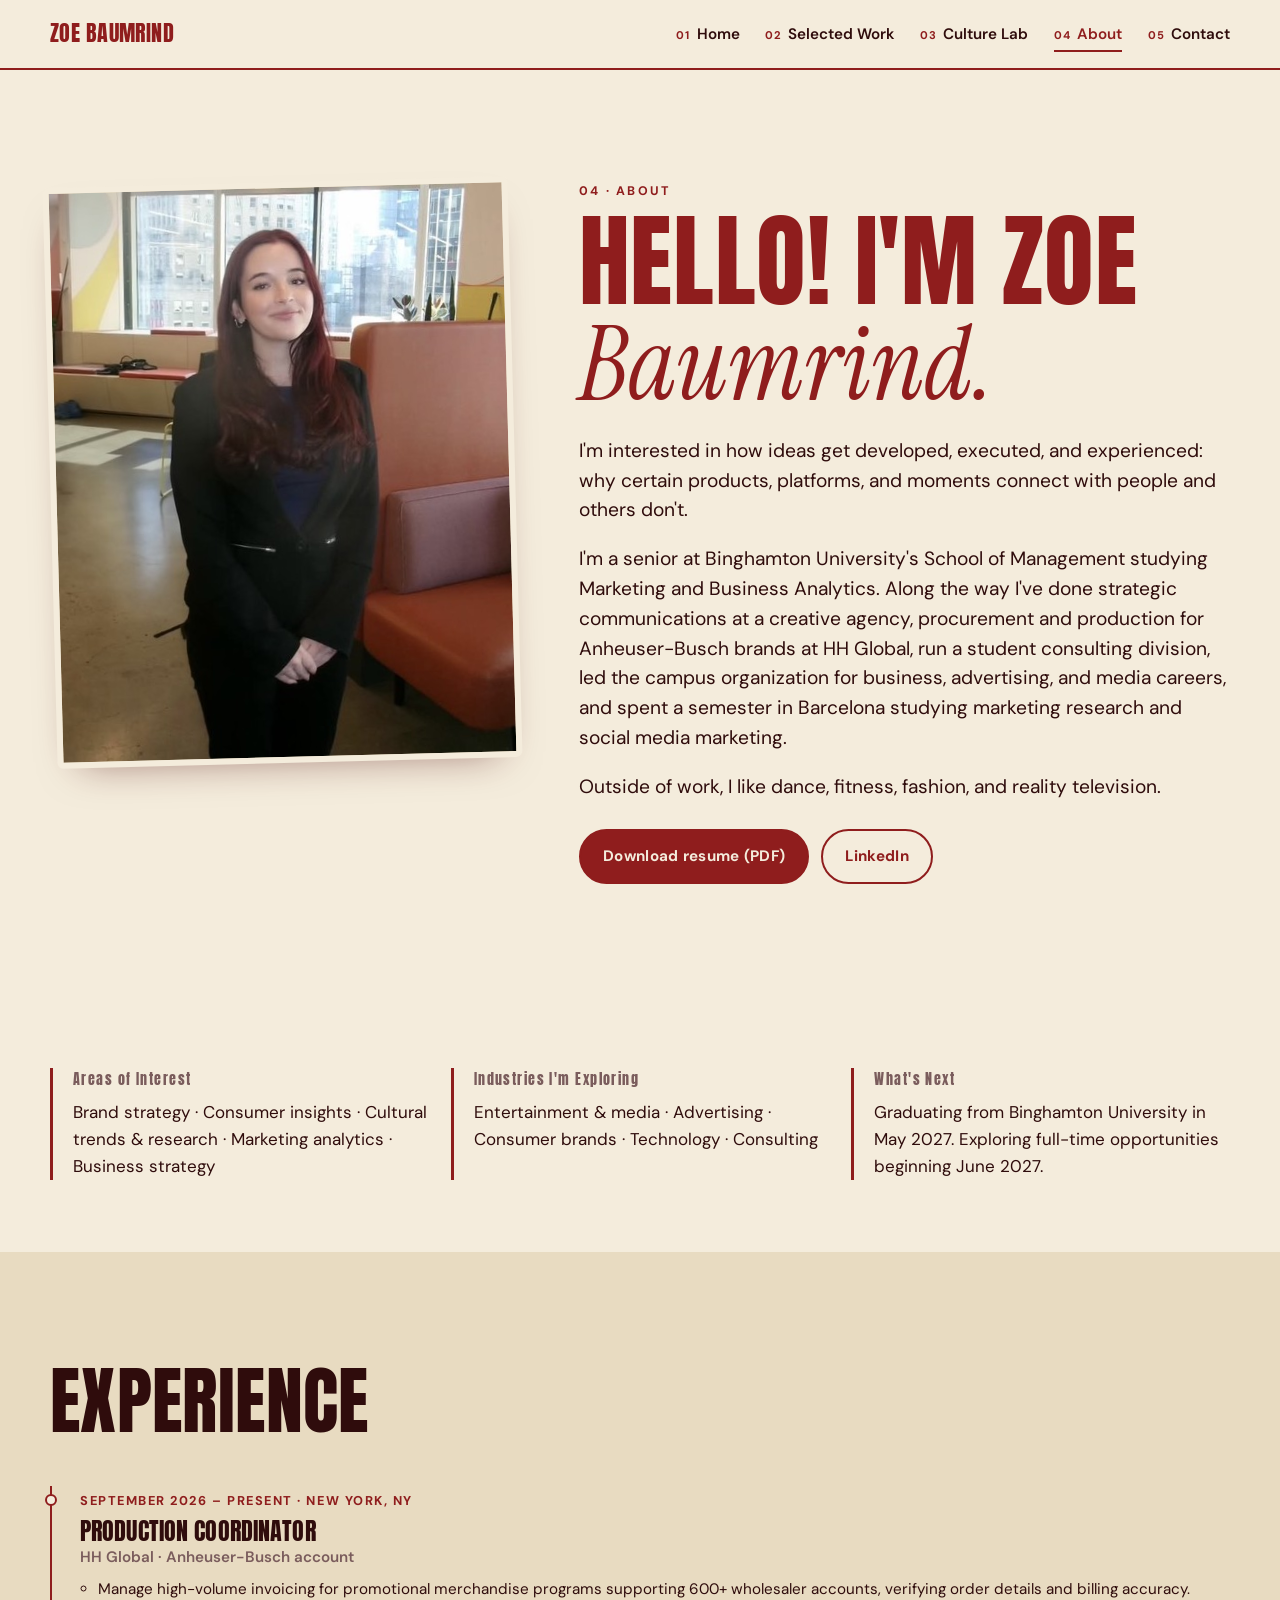
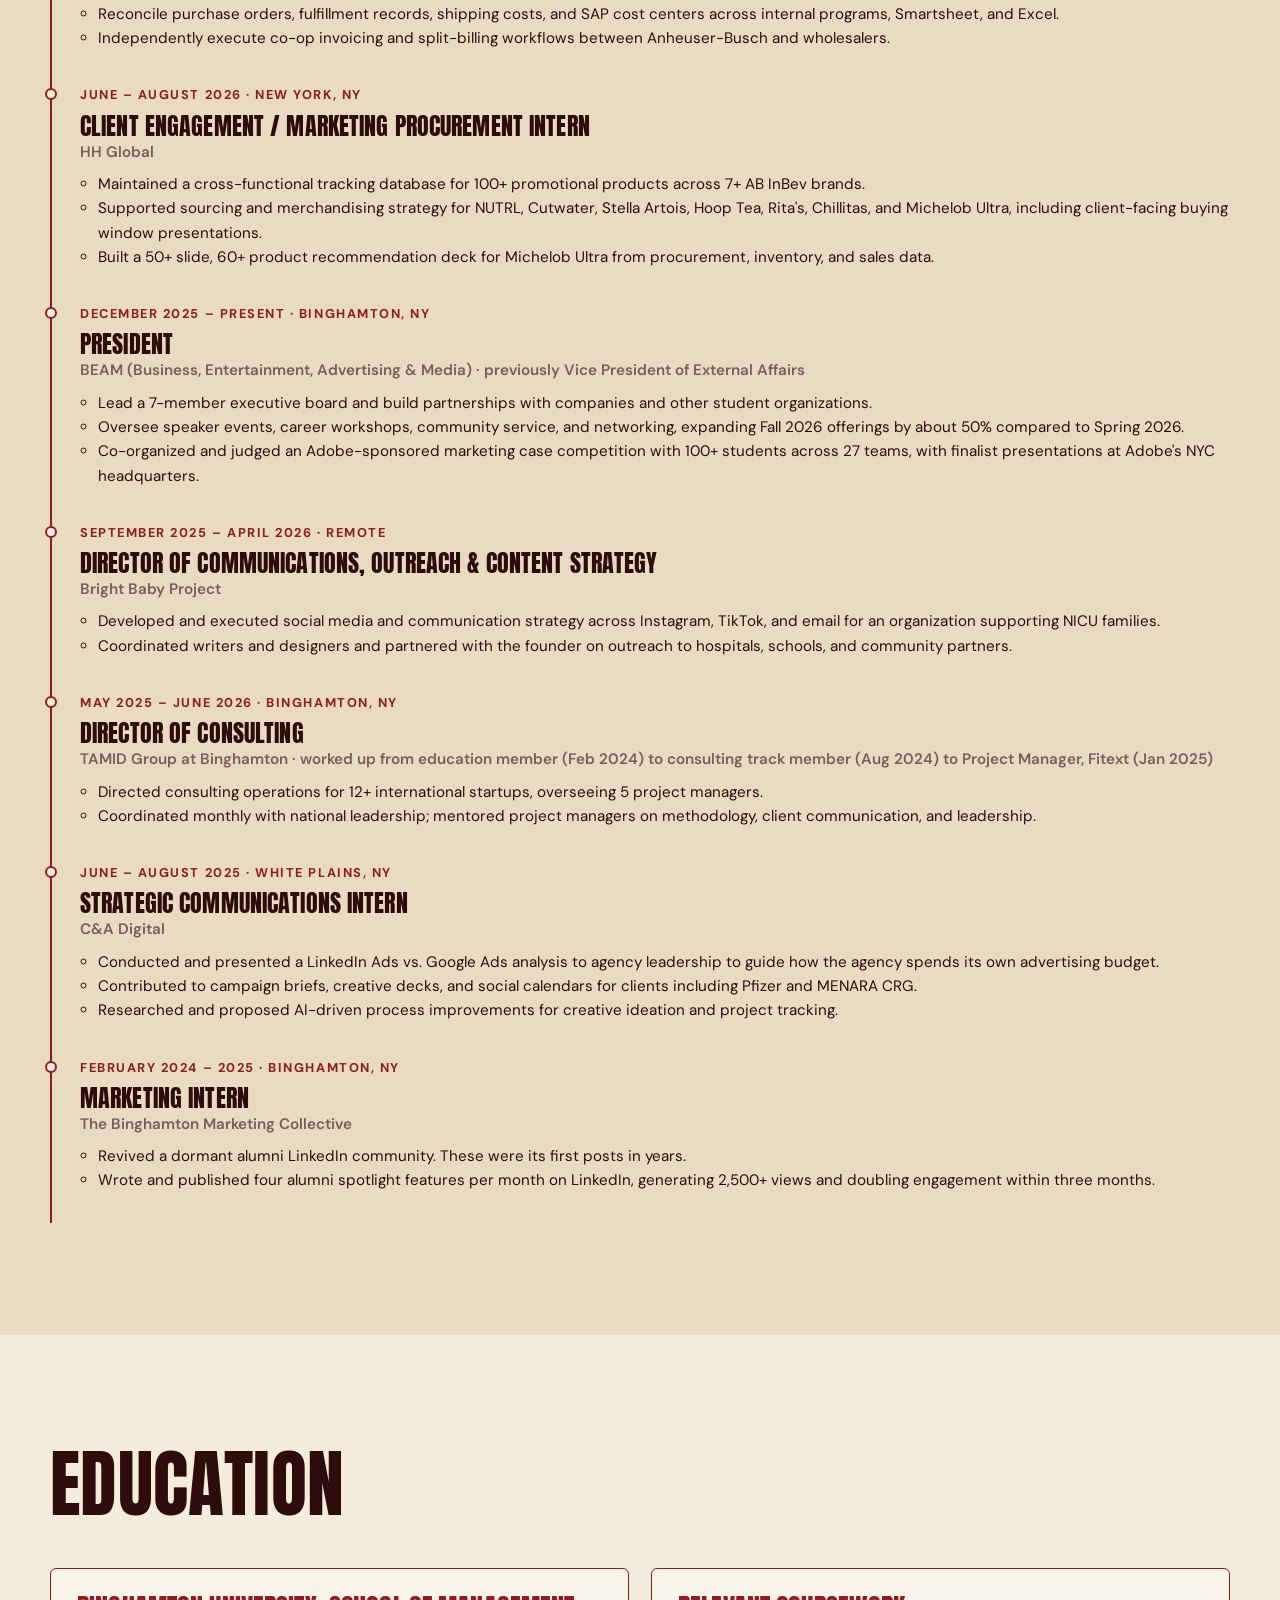
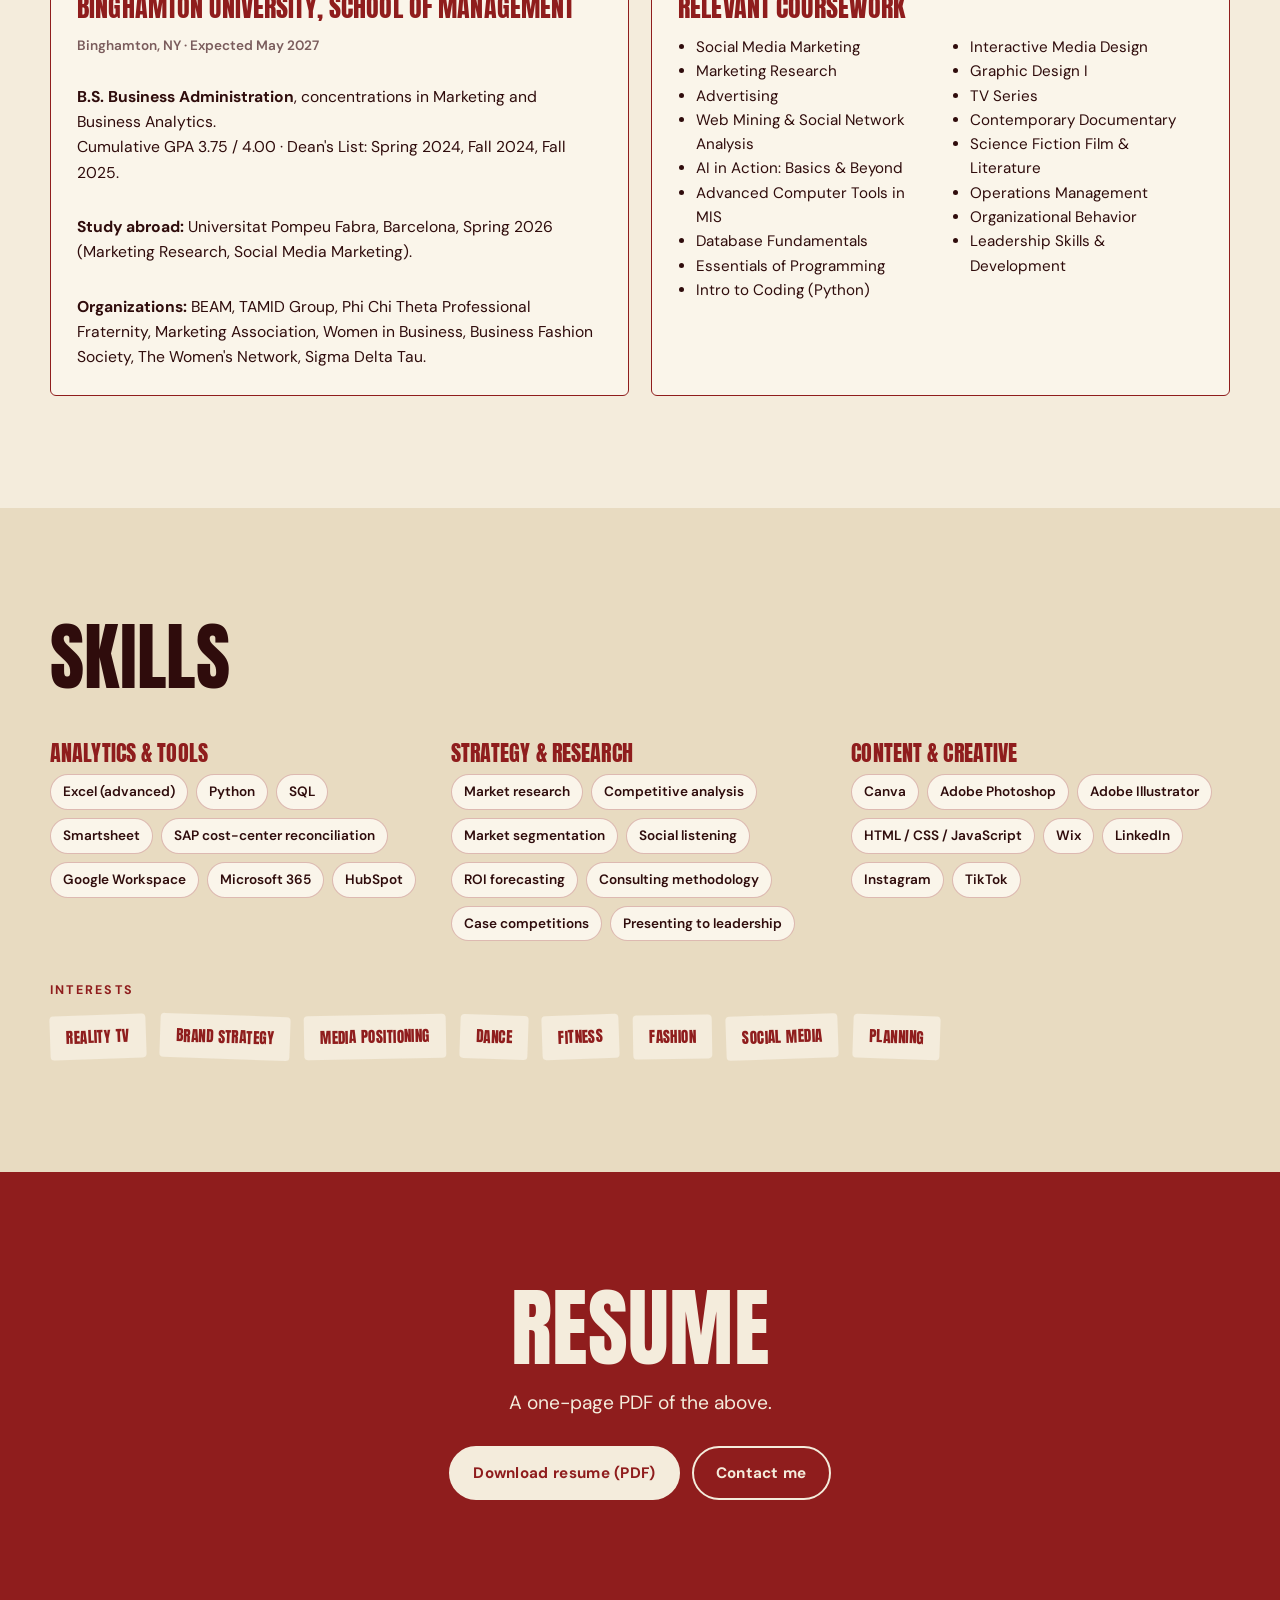
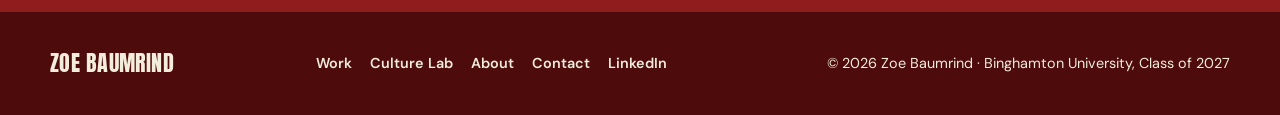
==== commit f333b349: "Bright Baby Project: involvement ended April 2026 Co-Authored-By: Claude Sonnet 5.5 <noreply@anthrop" ====
--- a/about.html
+++ b/about.html
@@ -9,7 +9,7 @@
   <link rel="preconnect" href="https://fonts.googleapis.com">
   <link rel="preconnect" href="https://fonts.gstatic.com" crossorigin>
   <link href="https://fonts.googleapis.com/css2?family=Anton&family=DM+Sans:wght@400;500;600;700&family=Instrument+Serif:ital@1&display=swap" rel="stylesheet">
-  <link rel="stylesheet" href="assets/css/style.css?v=202611232140">
+  <link rel="stylesheet" href="assets/css/style.css?v=202611232330">
 </head>
 <body>
 
@@ -103,12 +103,12 @@
           </ul>
         </li>
         <li>
-          <span class="when">September 2025 – present · Remote</span>
+          <span class="when">September 2025 – April 2026 · Remote</span>
           <h3 class="display">Director of Communications, Outreach &amp; Content Strategy</h3>
           <p class="org">Bright Baby Project</p>
           <ul>
-            <li>Develop and execute social media and communication strategy across Instagram, TikTok, and email for an organization supporting NICU families.</li>
-            <li>Coordinate writers and designers; partner with the founder on outreach to hospitals, schools, and community partners.</li>
+            <li>Developed and executed social media and communication strategy across Instagram, TikTok, and email for an organization supporting NICU families.</li>
+            <li>Coordinated writers and designers and partnered with the founder on outreach to hospitals, schools, and community partners.</li>
           </ul>
         </li>
         <li>
--- a/assets/css/style.css
+++ b/assets/css/style.css
@@ -1,4 +1,4 @@
-/* ==========================================================================
+/* ===================================================================
    Zoe Baumrind — Portfolio stylesheet
    Palette carried over from the 2025 Canva creative portfolio:
    oxblood red, warm cream, maroon type. Condensed uppercase display type,
@@ -657,6 +657,12 @@
 .polaroid-art { aspect-ratio: 4 / 5; background: var(--red); display: grid; place-items: center; }
 .polaroid-art svg { width: 38%; height: auto; }
 
+/* Pageview chart in the Holmes essay */
+.chart { margin: 8px 0 22px; padding: 14px 14px 10px; background: var(--cream-light); border: 1.5px solid var(--red); border-radius: var(--radius); }
+.chart-title { font-family: var(--font-display); text-transform: uppercase; letter-spacing: .04em; color: var(--red); font-size: 1.05rem; margin-bottom: 6px; }
+.chart svg { display: block; width: 100%; height: auto; font-family: var(--font-body); }
+.essay-body .chart-note { margin: 6px 0 0 !important; font-size: .8rem !important; line-height: 1.4 !important; color: var(--muted); }
+
 /* Portrait photos in case galleries */
 .case-media figure.portrait { max-width: 340px; grid-column: auto; }
 .case-media figure.portrait:first-child { grid-column: auto; }
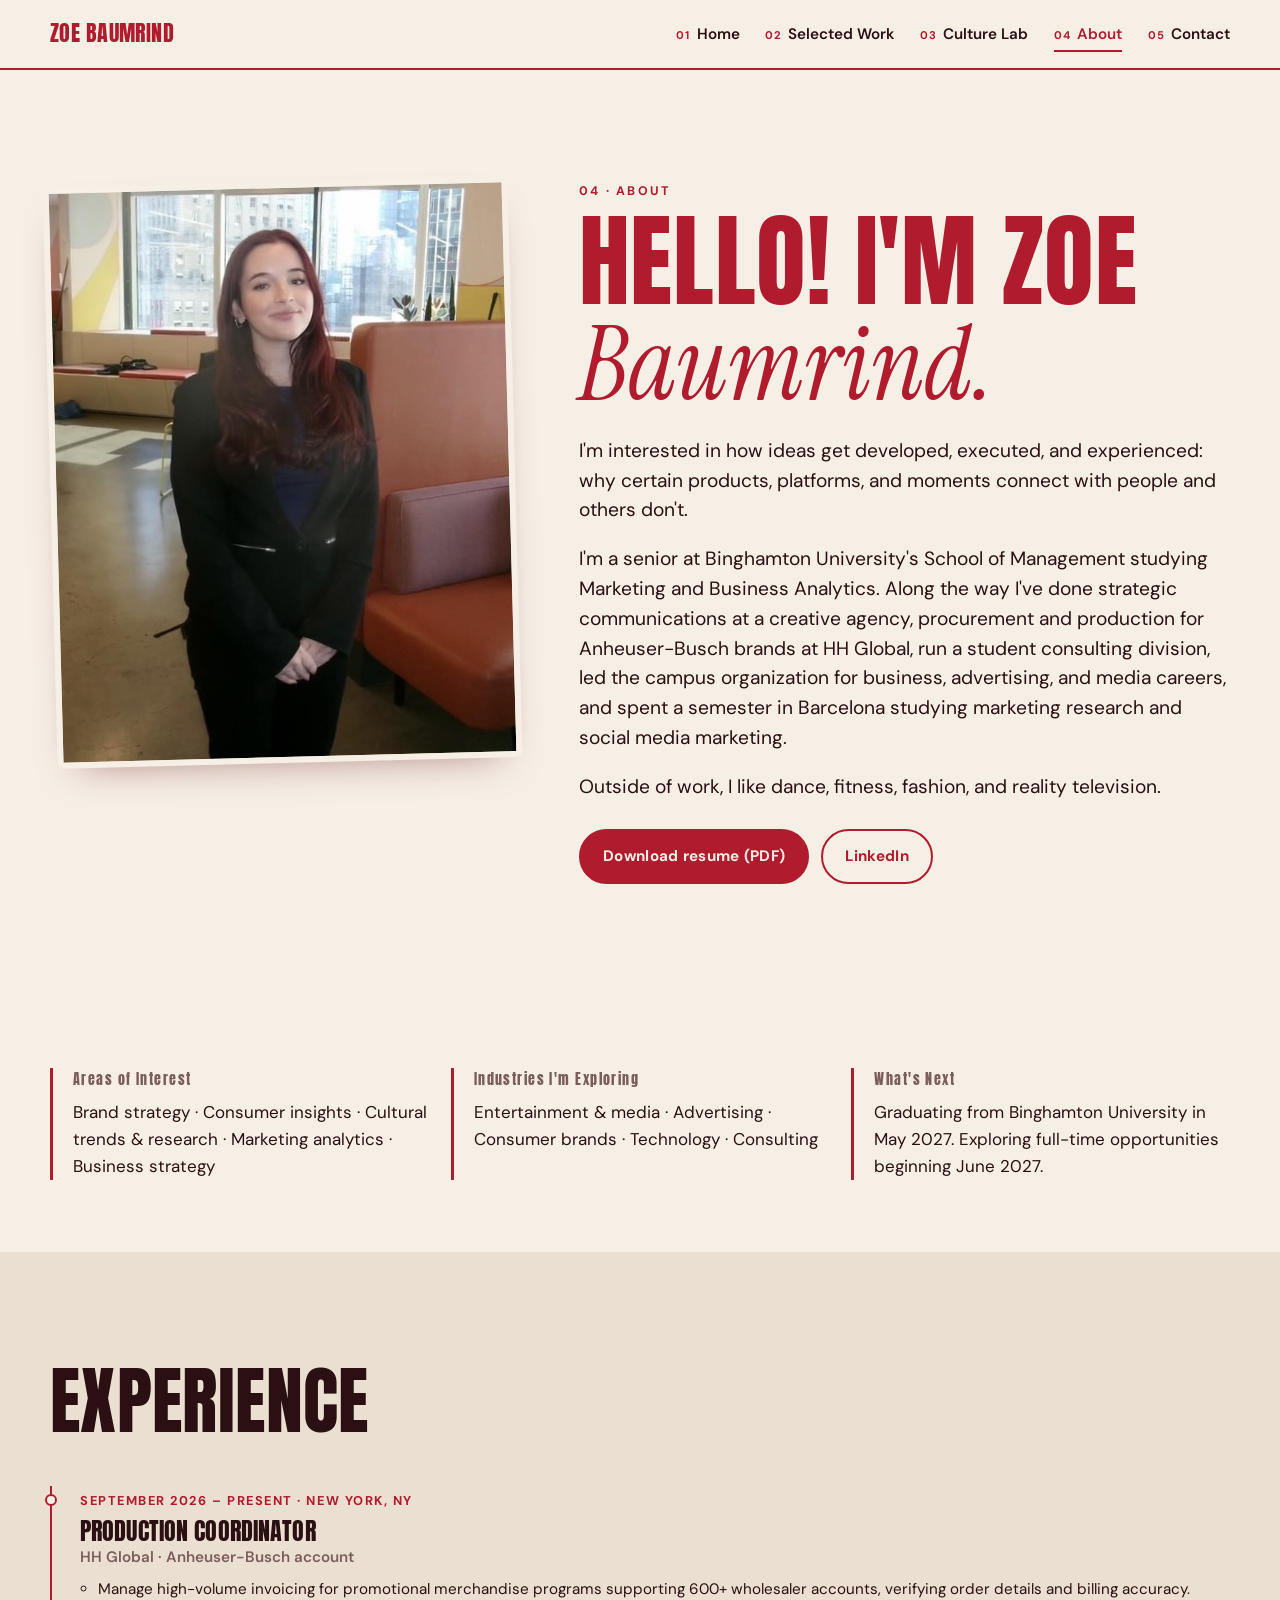
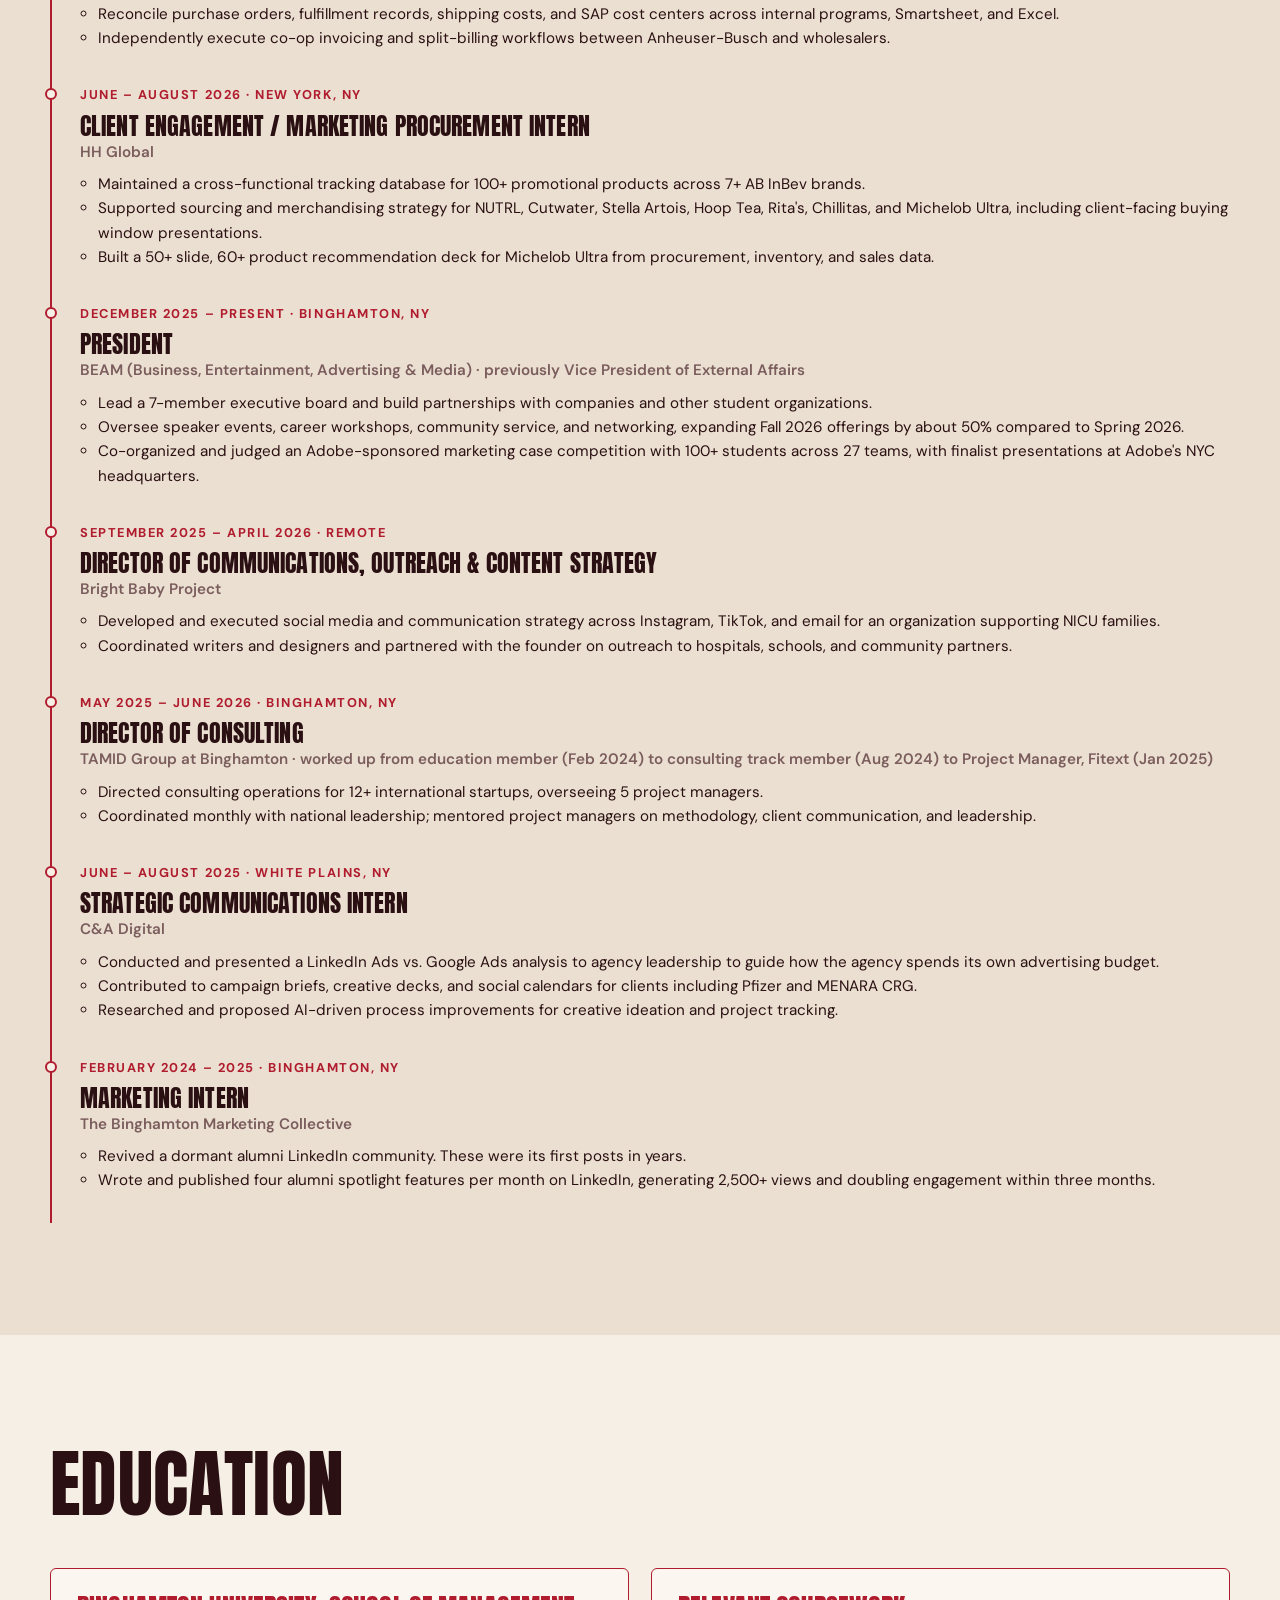
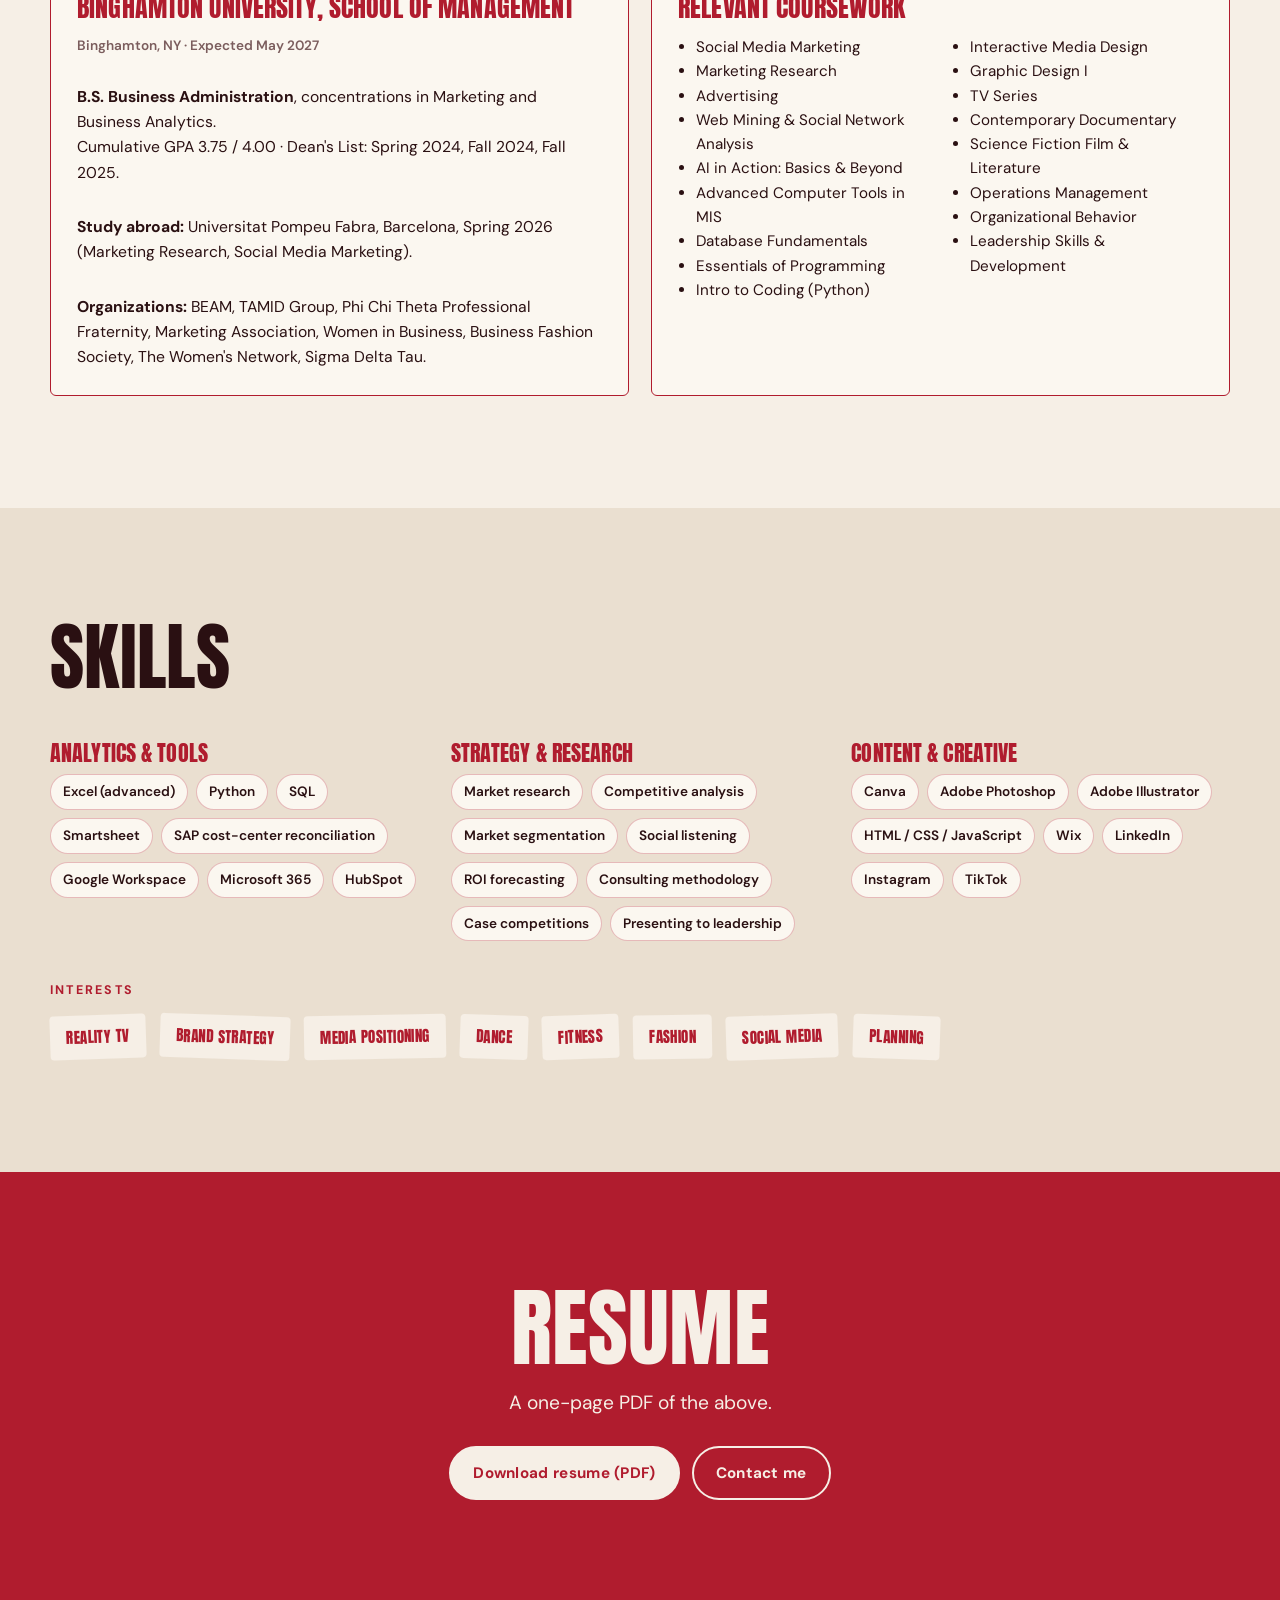
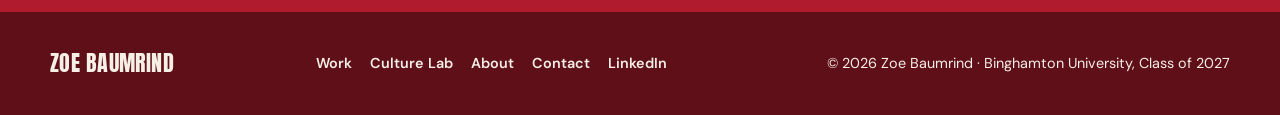
==== commit 81c95e84: "Palette: lipstick red (#b01c2e) on warm paper cream Co-Authored-By: Claude Sonnet 5.5 <noreply@anthr" ====
--- a/about.html
+++ b/about.html
@@ -5,11 +5,11 @@
   <meta name="viewport" content="width=device-width, initial-scale=1">
   <title>About — Zoe Baumrind</title>
   <meta name="description" content="Zoe Baumrind's story, experience, education, skills, and resume. Marketing & Business Analytics senior at Binghamton University, Class of 2027.">
-  <link rel="icon" href="data:image/svg+xml,%3Csvg xmlns='http://www.w3.org/2000/svg' viewBox='0 0 64 64'%3E%3Crect width='64' height='64' rx='8' fill='%238f1d1d'/%3E%3Ctext x='32' y='46' font-family='Impact,Arial Narrow,sans-serif' font-size='40' text-anchor='middle' fill='%23f4ecdc'%3EZ%3C/text%3E%3C/svg%3E">
+  <link rel="icon" href="data:image/svg+xml,%3Csvg xmlns='http://www.w3.org/2000/svg' viewBox='0 0 64 64'%3E%3Crect width='64' height='64' rx='8' fill='%23b01c2e'/%3E%3Ctext x='32' y='46' font-family='Impact,Arial Narrow,sans-serif' font-size='40' text-anchor='middle' fill='%23f6efe6'%3EZ%3C/text%3E%3C/svg%3E">
   <link rel="preconnect" href="https://fonts.googleapis.com">
   <link rel="preconnect" href="https://fonts.gstatic.com" crossorigin>
   <link href="https://fonts.googleapis.com/css2?family=Anton&family=DM+Sans:wght@400;500;600;700&family=Instrument+Serif:ital@1&display=swap" rel="stylesheet">
-  <link rel="stylesheet" href="assets/css/style.css?v=202611232330">
+  <link rel="stylesheet" href="assets/css/style.css?v=202611232312">
 </head>
 <body>
 
--- a/assets/css/style.css
+++ b/assets/css/style.css
@@ -1,21 +1,21 @@
 /* ===================================================================
    Zoe Baumrind — Portfolio stylesheet
    Palette carried over from the 2025 Canva creative portfolio:
-   oxblood red, warm cream, maroon type. Condensed uppercase display type,
+   lipstick red, warm cream, dark maroon-black type. Condensed uppercase display type,
    stitched borders and rotated "sticker" tags keep the collage feeling.
    ========================================================================== */
 
 :root {
-  --red: #8f1d1d;
-  --red-dark: #6b1010;
-  --red-ink: #4d0b0b;
-  --cream: #f4ecdc;
-  --cream-dark: #e8dbc1;
-  --cream-light: #faf5ea;
-  --ink: #2f0c0c;
-  --muted: #7a5c5c;
-  --blush: #e7b9b0;
-  --line: rgba(143, 29, 29, 0.28);
+  --red: #b01c2e;
+  --red-dark: #861522;
+  --red-ink: #5e0f18;
+  --cream: #f6efe6;
+  --cream-dark: #eadfd0;
+  --cream-light: #fbf7f0;
+  --ink: #2a1012;
+  --muted: #7b5d5d;
+  --blush: #eeb5b5;
+  --line: rgba(176, 28, 46, 0.28);
 
   --font-display: "Anton", "Impact", "Arial Narrow", sans-serif;
   --font-body: "DM Sans", system-ui, -apple-system, "Segoe UI", sans-serif;
@@ -24,7 +24,7 @@
   --max: 1180px;
   --gutter: clamp(16px, 4vw, 48px);
   --radius: 6px;
-  --shadow: 0 18px 40px -24px rgba(77, 11, 11, 0.55);
+  --shadow: 0 18px 40px -24px rgba(94, 15, 24, 0.55);
 }
 
 *, *::before, *::after { box-sizing: border-box; }
@@ -614,7 +614,7 @@
 .tape {
   position: absolute; top: -13px; left: 50%; width: 88px; height: 26px;
   transform: translateX(-50%) rotate(-3deg);
-  background: rgba(231, 185, 176, 0.8); border: 1px dashed rgba(143, 29, 29, 0.35);
+  background: rgba(231, 185, 176, 0.8); border: 1px dashed rgba(176, 28, 46, 0.35);
 }
 .deep-dive .scrawl { margin: 2px 0 6px; transform: rotate(-1deg); max-width: 34ch; }
 @media (max-width: 860px) { .invested-grid { grid-template-columns: 1fr; } .note-card { transform: rotate(calc(var(--r, 0deg) / 2)); } }
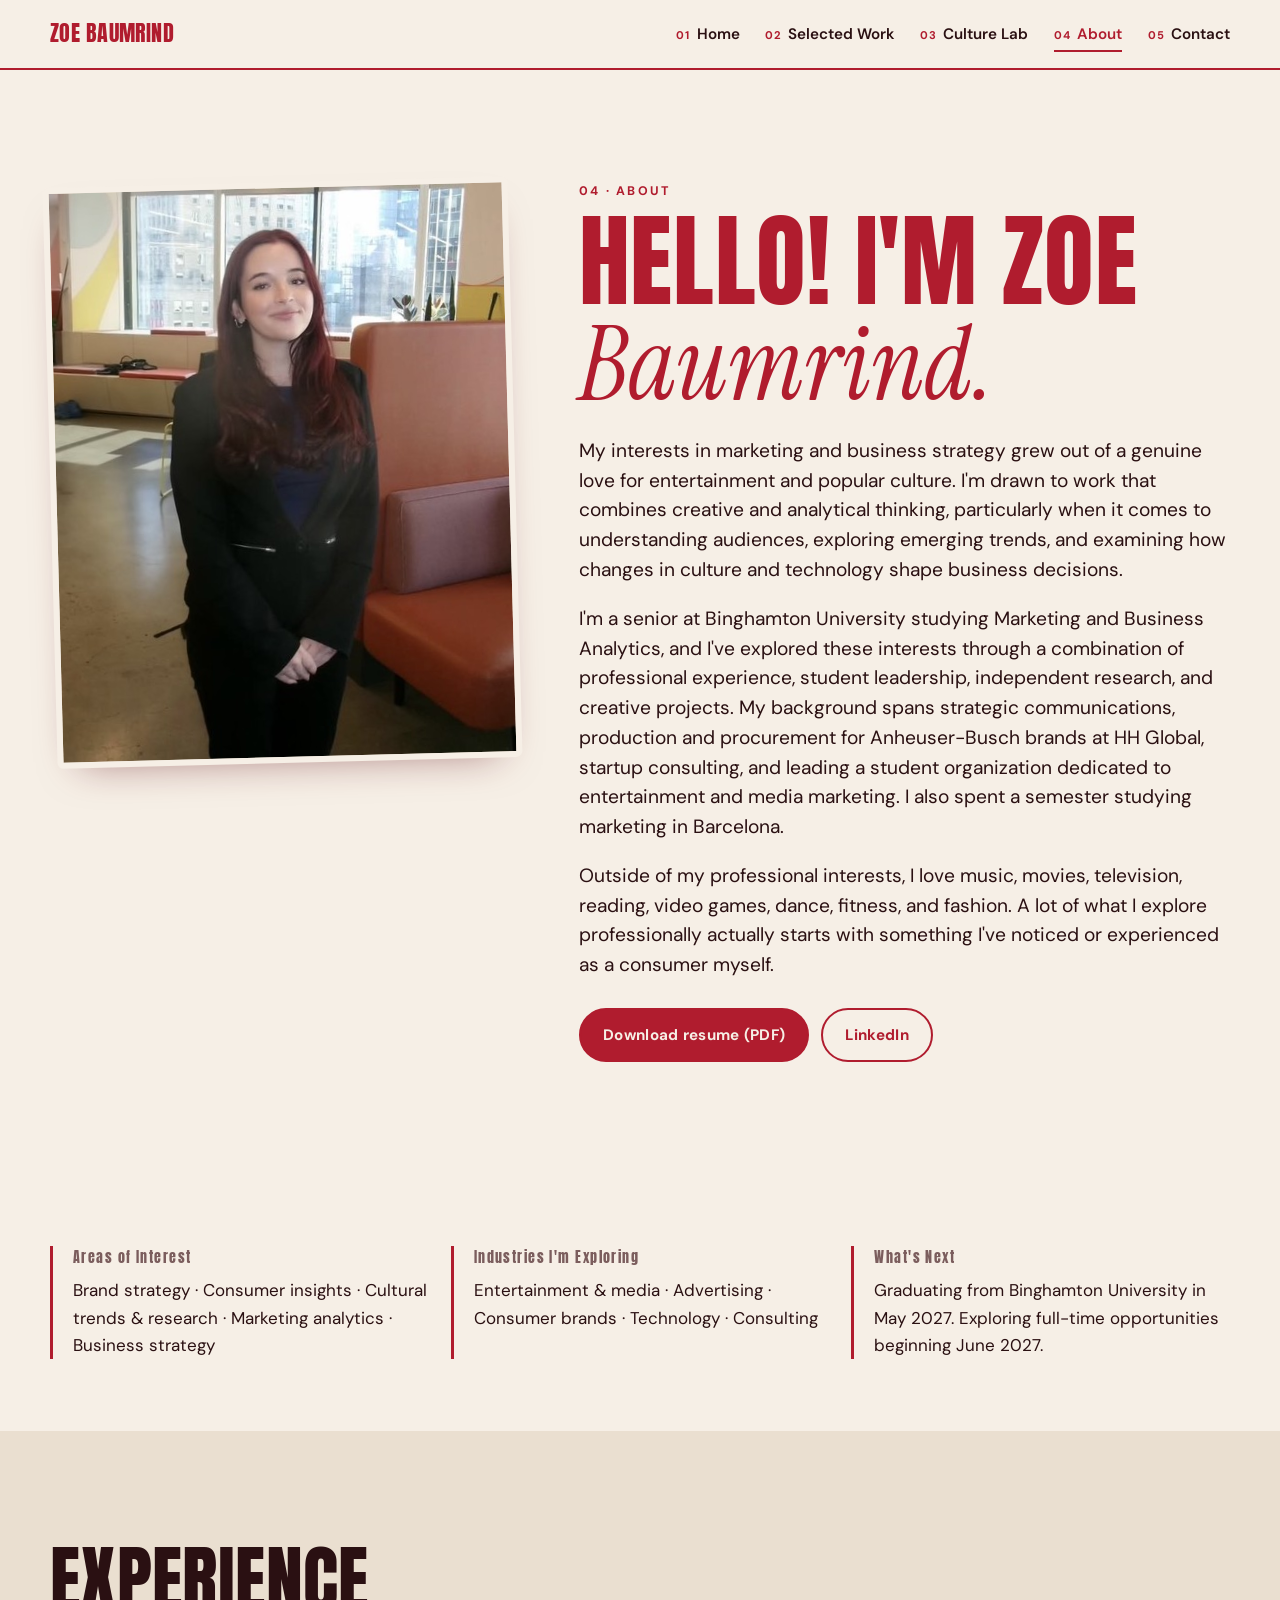
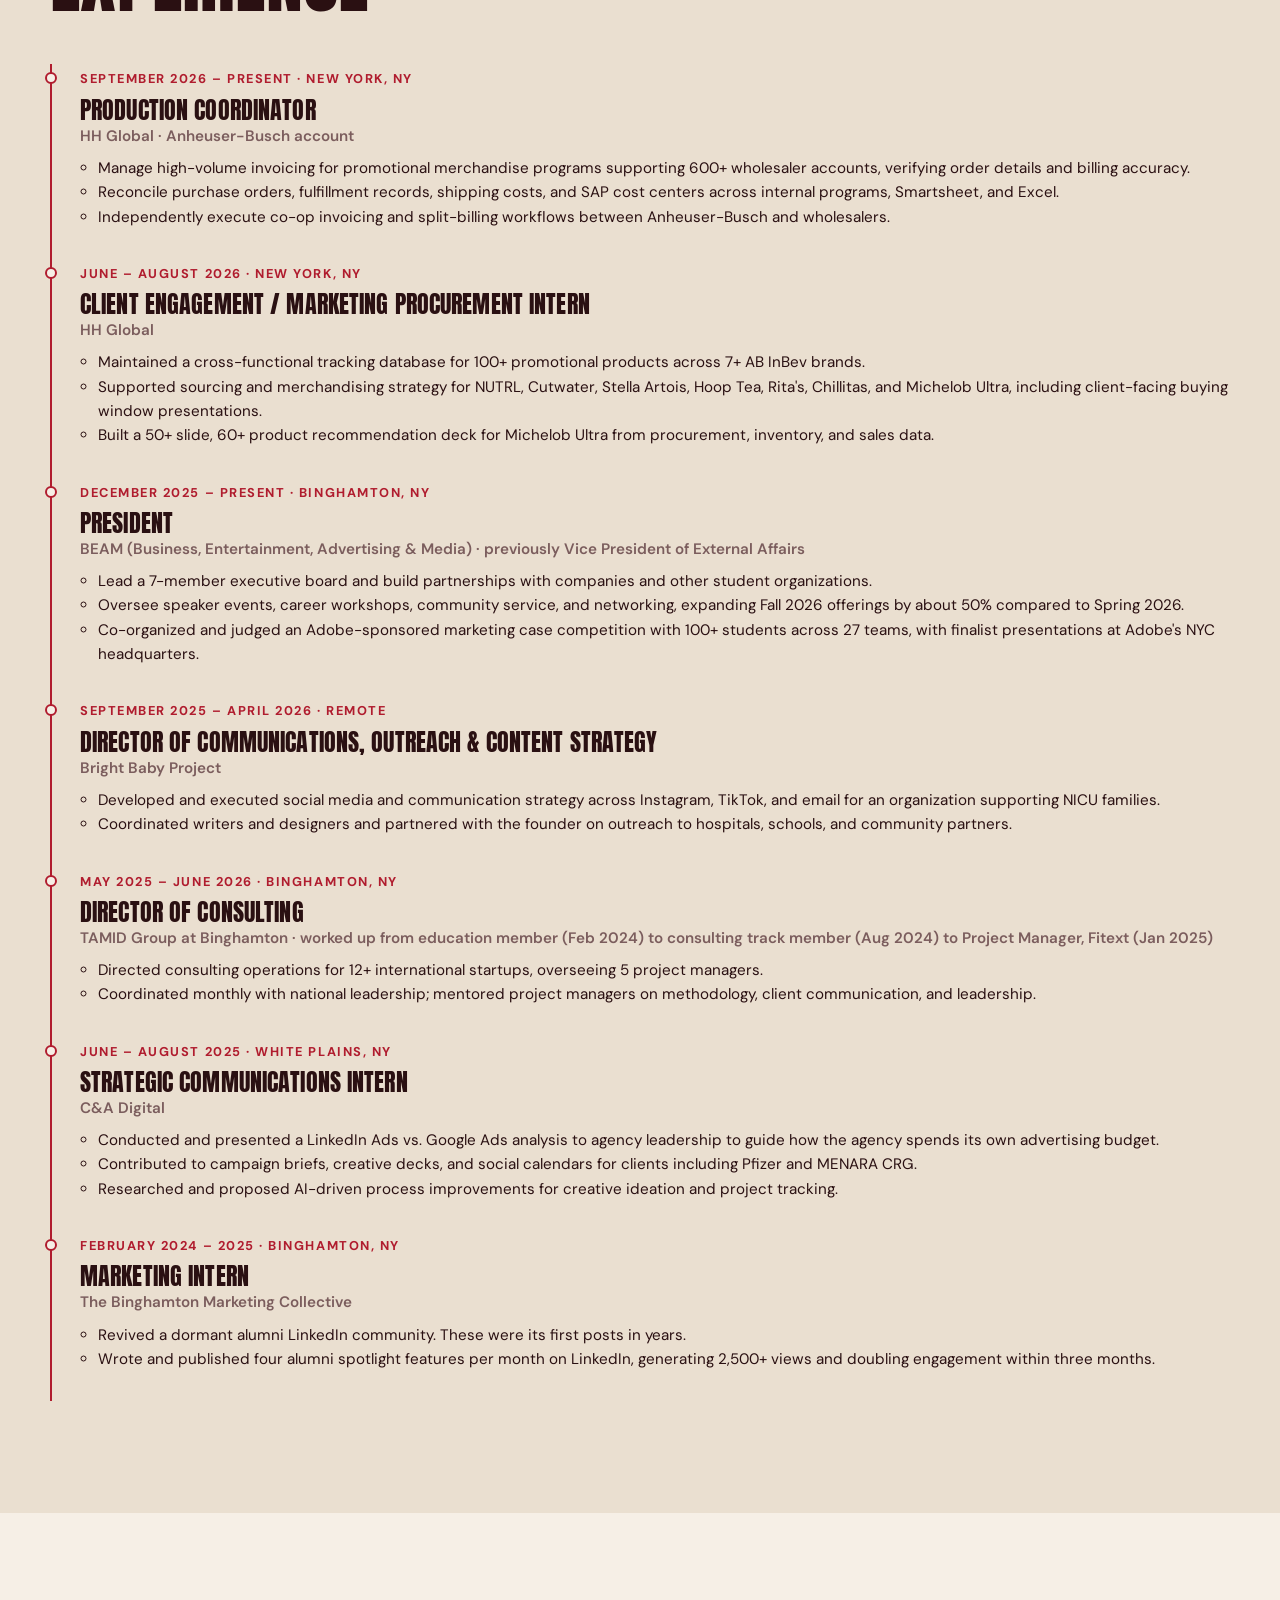
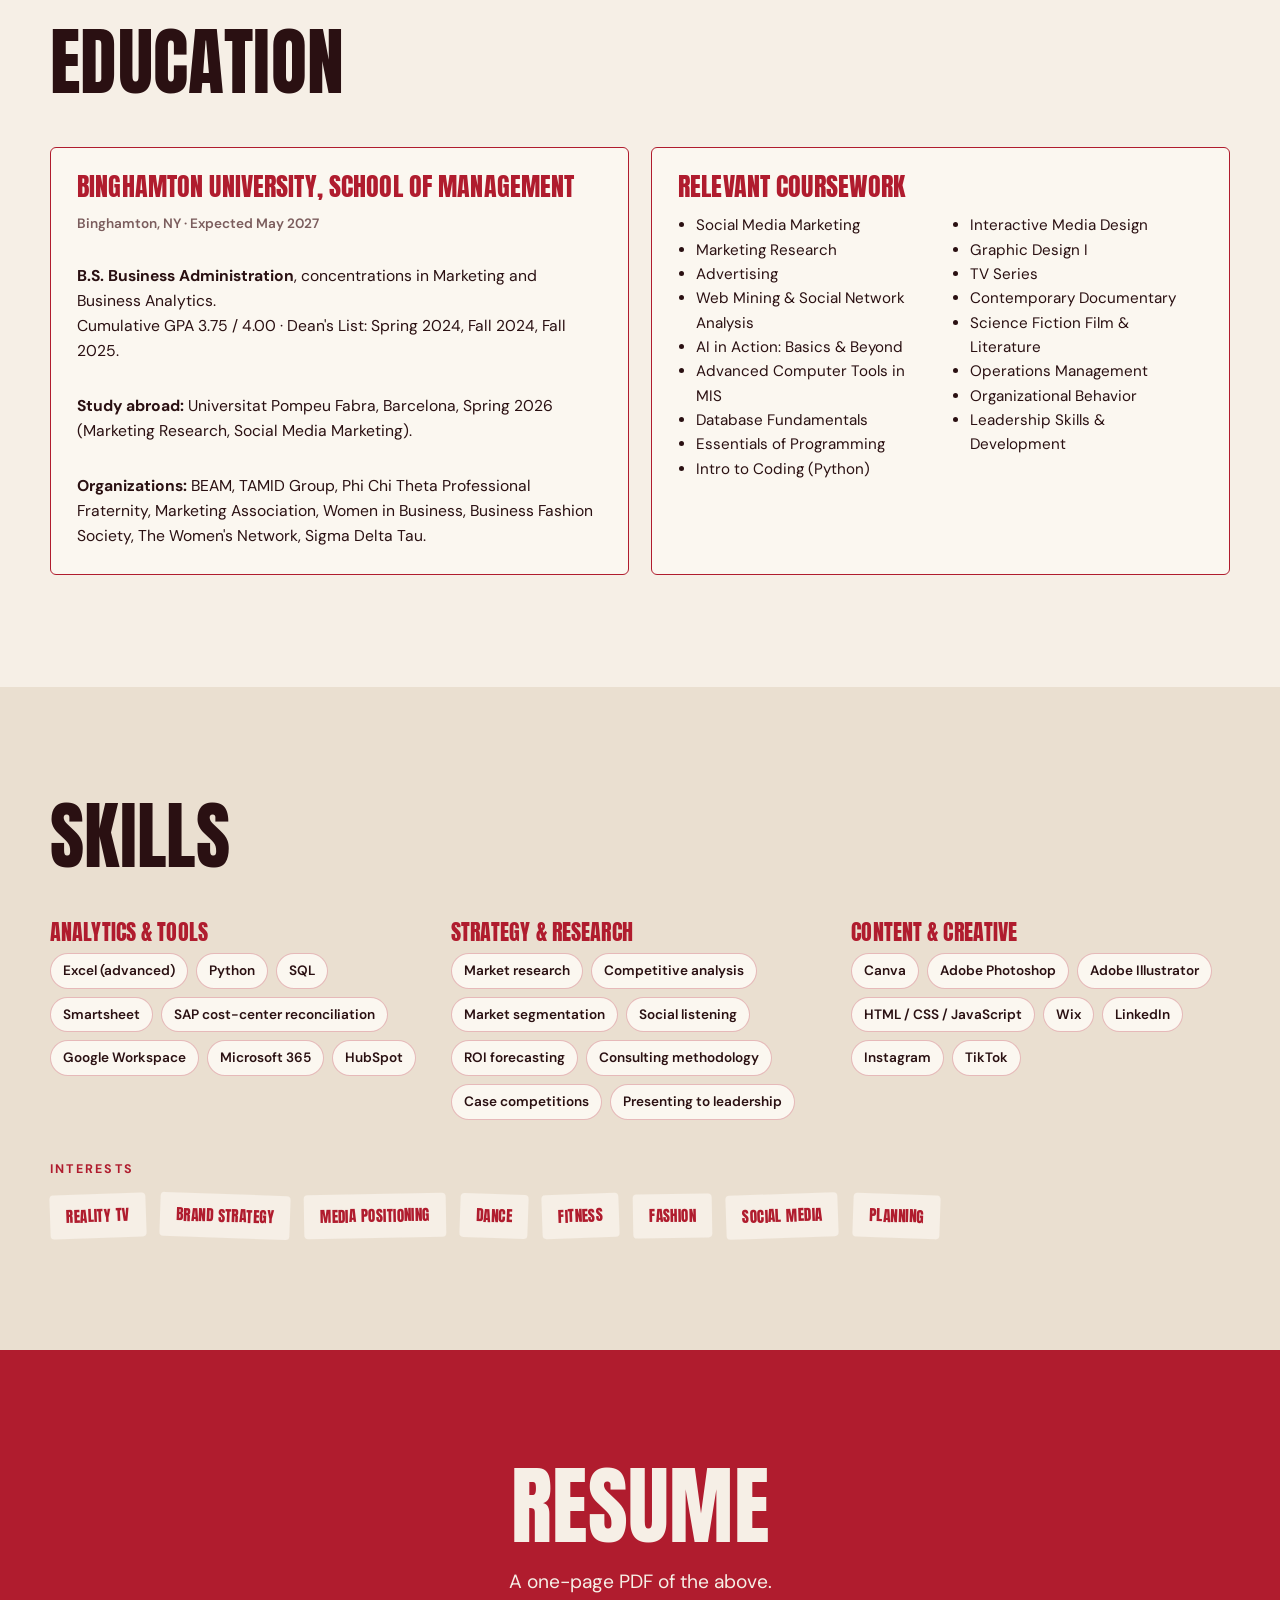
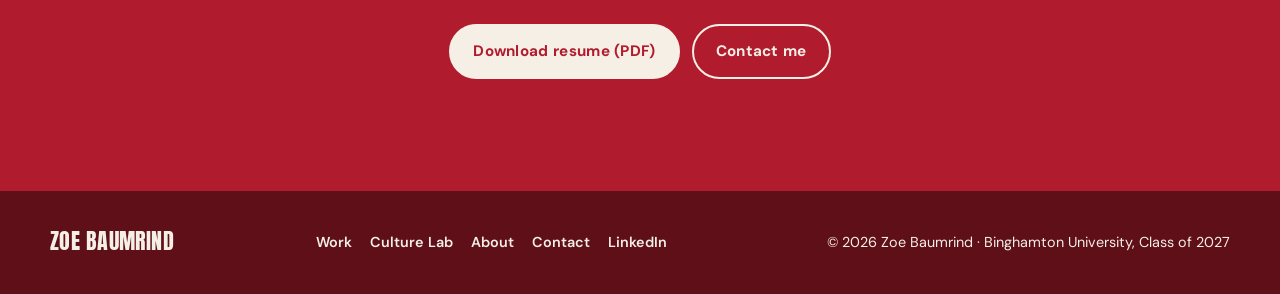
==== commit 1c59dae2: "About: new intro copy Co-Authored-By: Claude Sonnet 5.5 <noreply@anthropic.com> Claude-Session: http" ====
--- a/about.html
+++ b/about.html
@@ -9,7 +9,7 @@
   <link rel="preconnect" href="https://fonts.googleapis.com">
   <link rel="preconnect" href="https://fonts.gstatic.com" crossorigin>
   <link href="https://fonts.googleapis.com/css2?family=Anton&family=DM+Sans:wght@400;500;600;700&family=Instrument+Serif:ital@1&display=swap" rel="stylesheet">
-  <link rel="stylesheet" href="assets/css/style.css?v=202611232312">
+  <link rel="stylesheet" href="assets/css/style.css?v=2026112402324">
 </head>
 <body>
 
@@ -42,9 +42,9 @@
         <p class="eyebrow">04 · About</p>
         <h1 class="display">Hello! I'm Zoe <span class="accent">Baumrind.</span></h1>
         <div class="lede" style="margin-top: 24px;">
-          <p>I'm interested in how ideas get developed, executed, and experienced: why certain products, platforms, and moments connect with people and others don't.</p>
-          <p>I'm a senior at Binghamton University's School of Management studying Marketing and Business Analytics. Along the way I've done strategic communications at a creative agency, procurement and production for Anheuser-Busch brands at HH Global, run a student consulting division, led the campus organization for business, advertising, and media careers, and spent a semester in Barcelona studying marketing research and social media marketing.</p>
-          <p>Outside of work, I like dance, fitness, fashion, and reality television.</p>
+          <p>My interests in marketing and business strategy grew out of a genuine love for entertainment and popular culture. I'm drawn to work that combines creative and analytical thinking, particularly when it comes to understanding audiences, exploring emerging trends, and examining how changes in culture and technology shape business decisions.</p>
+          <p>I'm a senior at Binghamton University studying Marketing and Business Analytics, and I've explored these interests through a combination of professional experience, student leadership, independent research, and creative projects. My background spans strategic communications, production and procurement for Anheuser-Busch brands at HH Global, startup consulting, and leading a student organization dedicated to entertainment and media marketing. I also spent a semester studying marketing in Barcelona.</p>
+          <p>Outside of my professional interests, I love music, movies, television, reading, video games, dance, fitness, and fashion. A lot of what I explore professionally actually starts with something I've noticed or experienced as a consumer myself.</p>
         </div>
         <div class="cta-row" style="margin-top: 28px;">
           <a class="btn" href="assets/docs/Zoe_Baumrind_Resume.pdf" download>Download resume (PDF)</a>
--- a/assets/css/style.css
+++ b/assets/css/style.css
@@ -325,6 +325,7 @@
 .stat { border-top: 2px solid currentColor; padding-top: 14px; }
 .stat .n { font-family: var(--font-display); font-size: clamp(2.2rem, 5vw, 3.6rem); line-height: 1; }
 .stat .l { font-size: 0.85rem; font-weight: 600; letter-spacing: 0.04em; opacity: 0.9; margin-top: 6px; }
+.on-cream-dark .stat .n { color: var(--red); }
 @media (max-width: 720px) { .stats { grid-template-columns: repeat(2, 1fr); } }
 
 /* Logo row */
@@ -643,7 +644,7 @@
 .bars figcaption { font-size: 0.78rem; font-weight: 700; letter-spacing: 0.12em; text-transform: uppercase; color: var(--red); margin-bottom: 12px; }
 .bar-row { display: grid; grid-template-columns: 110px 1fr 52px; gap: 10px; align-items: center; margin-bottom: 8px; font-size: 0.92rem; }
 .bar-label { font-weight: 600; }
-.bar { display: block; height: 20px; width: var(--w); background: var(--red); border-radius: 2px; }
+.bar { display: block; height: 20px; width: var(--w); background: var(--red-ink); border-radius: 2px; }
 .bar-val { font-weight: 700; text-align: right; }
 .source-note { font-size: 0.85rem; color: var(--muted); margin: 6px 0 20px; }
 @media (max-width: 760px) { .bars { grid-template-columns: 1fr; } .bar-row { grid-template-columns: 96px 1fr 48px; } }
@@ -686,3 +687,28 @@
 .essay-entry ul { margin: 4px 0 4px; padding-left: 20px; display: grid; gap: 6px; font-size: 1rem; }
 .mini-label { font-size: 0.75rem !important; font-weight: 700; letter-spacing: 0.16em; text-transform: uppercase; color: var(--red); margin: 18px 0 6px; }
 .essay-entry .bars { margin-top: 20px; }
+
+
+/* ---------- Featured interactive project ---------- */
+.feature-card {
+  display: grid; grid-template-columns: minmax(0, 1.05fr) minmax(0, 1fr); gap: 0;
+  background: var(--cream-light); border: 1.5px solid var(--red); border-radius: var(--radius);
+  box-shadow: 10px 12px 0 var(--blush); overflow: hidden; position: relative;
+}
+.feature-visual { display: flex; align-items: center; justify-content: center; padding: clamp(14px, 2.4vw, 26px); background: var(--cream-dark); border-right: 1.5px solid var(--red); }
+.feature-visual img { width: 100%; height: auto; display: block; border: 1.5px solid var(--red); border-radius: 4px; box-shadow: 6px 8px 0 var(--blush); transform: rotate(-1.2deg); transition: transform 0.25s ease; }
+.feature-card:hover .feature-visual img { transform: rotate(0deg) scale(1.01); }
+.feature-body { padding: clamp(22px, 3.4vw, 40px); display: flex; flex-direction: column; gap: 14px; }
+.feature-body h2 { font-size: clamp(2.4rem, 5vw, 3.8rem); color: var(--red); line-height: 1; }
+.feature-body .meta { font-size: 0.82rem; color: var(--muted); font-weight: 700; letter-spacing: 0.08em; text-transform: uppercase; margin: 0; }
+.feature-body p { font-size: 1rem; margin: 0; }
+.feature-body .feature-label { align-self: flex-start; transform: rotate(-2deg); }
+.feature-facts { list-style: none; margin: 2px 0 4px; padding: 0; display: flex; flex-wrap: wrap; gap: 8px; }
+.feature-facts li { font-size: 0.78rem; font-weight: 700; color: var(--red); border: 1px solid var(--line); border-radius: 999px; padding: 4px 12px; background: var(--cream); }
+.feature-body .btn { align-self: flex-start; margin-top: 6px; }
+.feature-card.compact .feature-body h2 { font-size: clamp(2rem, 4vw, 3rem); }
+.feature-card.compact { margin-bottom: 34px; }
+@media (max-width: 860px) {
+  .feature-card { grid-template-columns: 1fr; box-shadow: 6px 8px 0 var(--blush); }
+  .feature-visual { border-right: 0; border-bottom: 1.5px solid var(--red); }
+}
